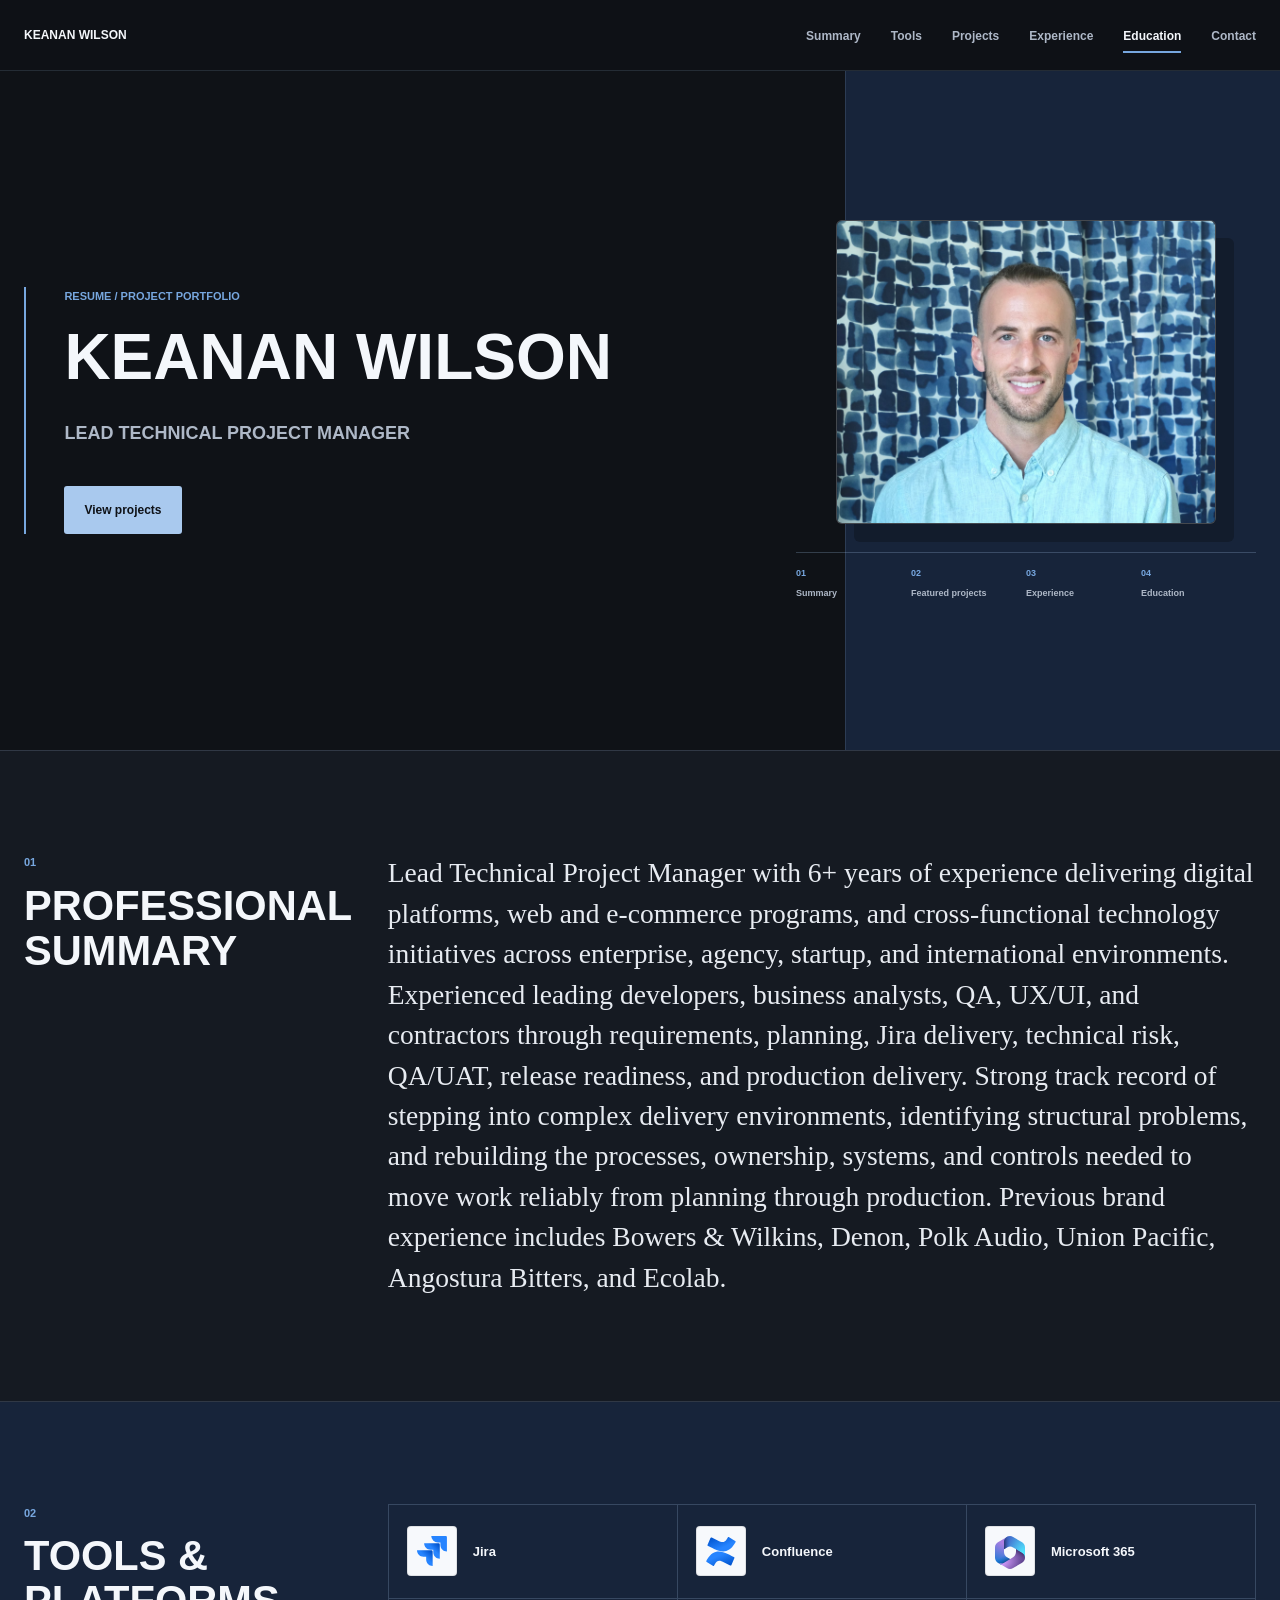
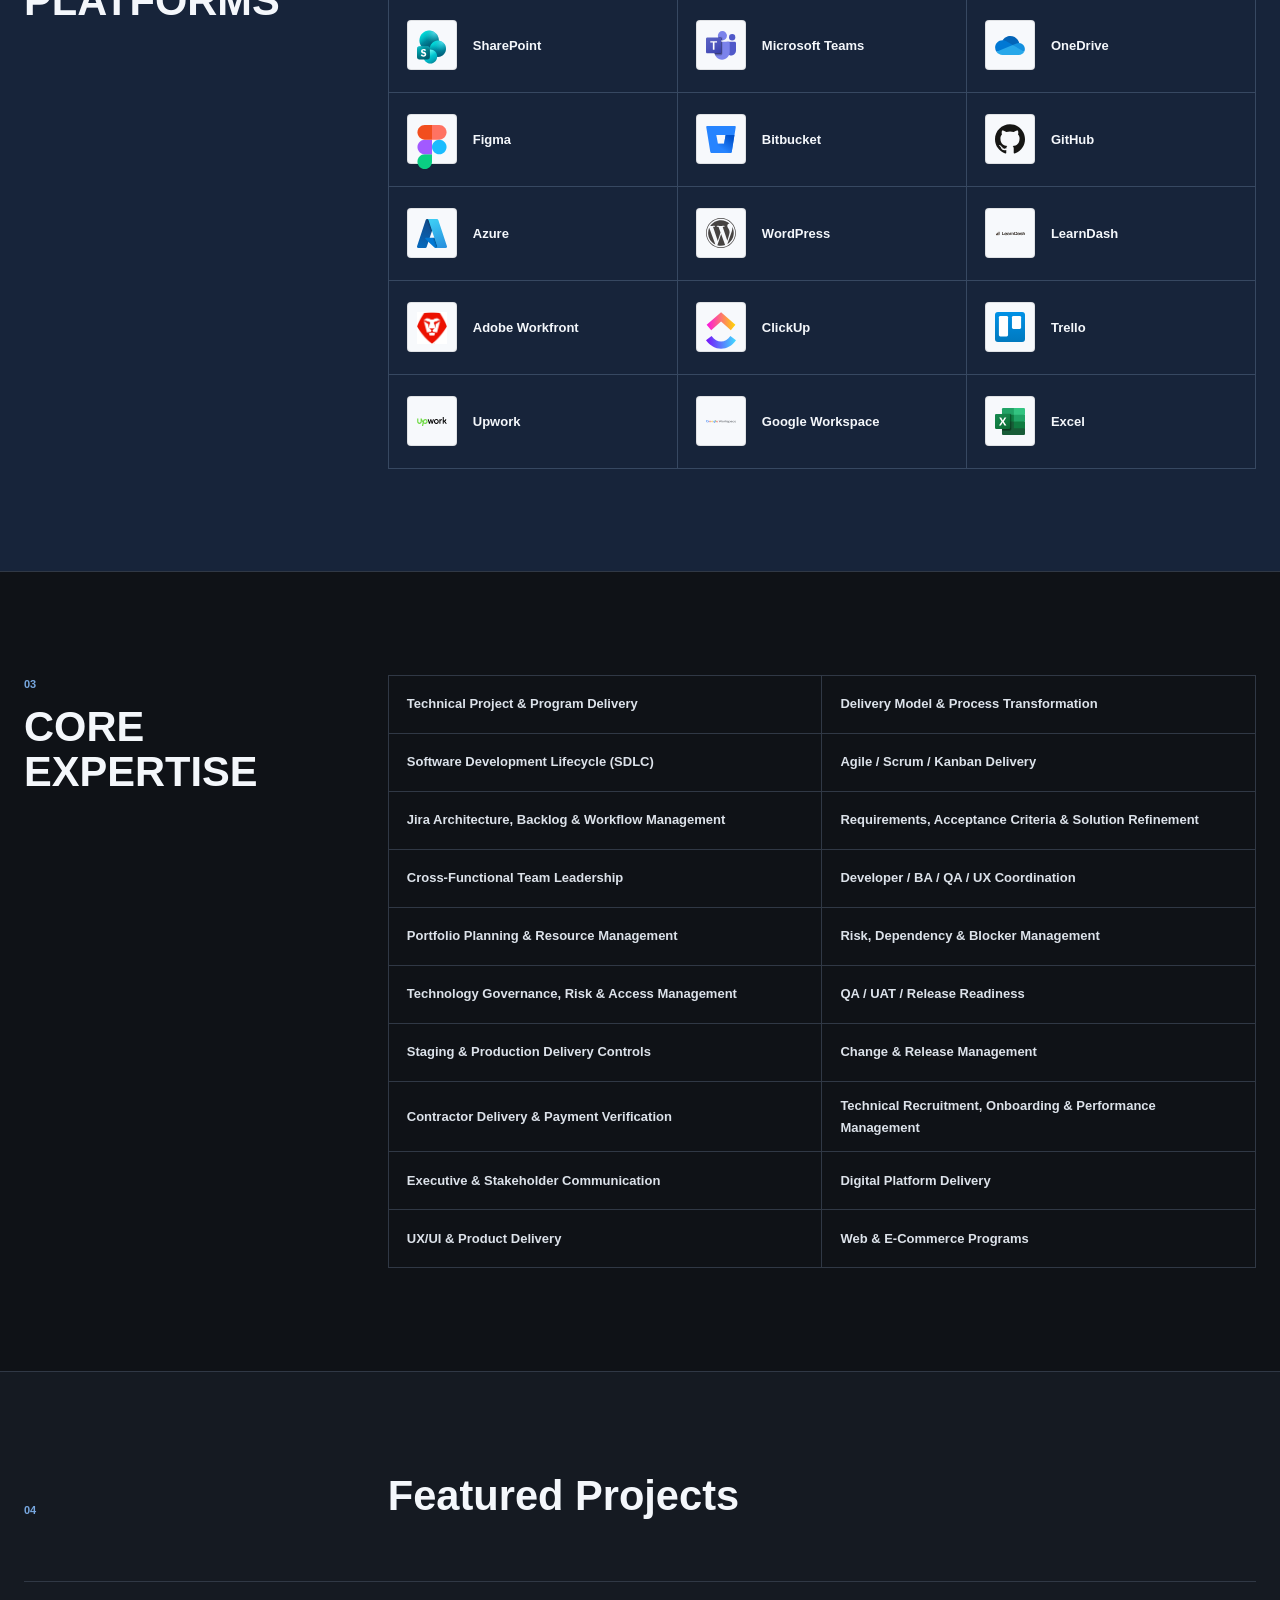
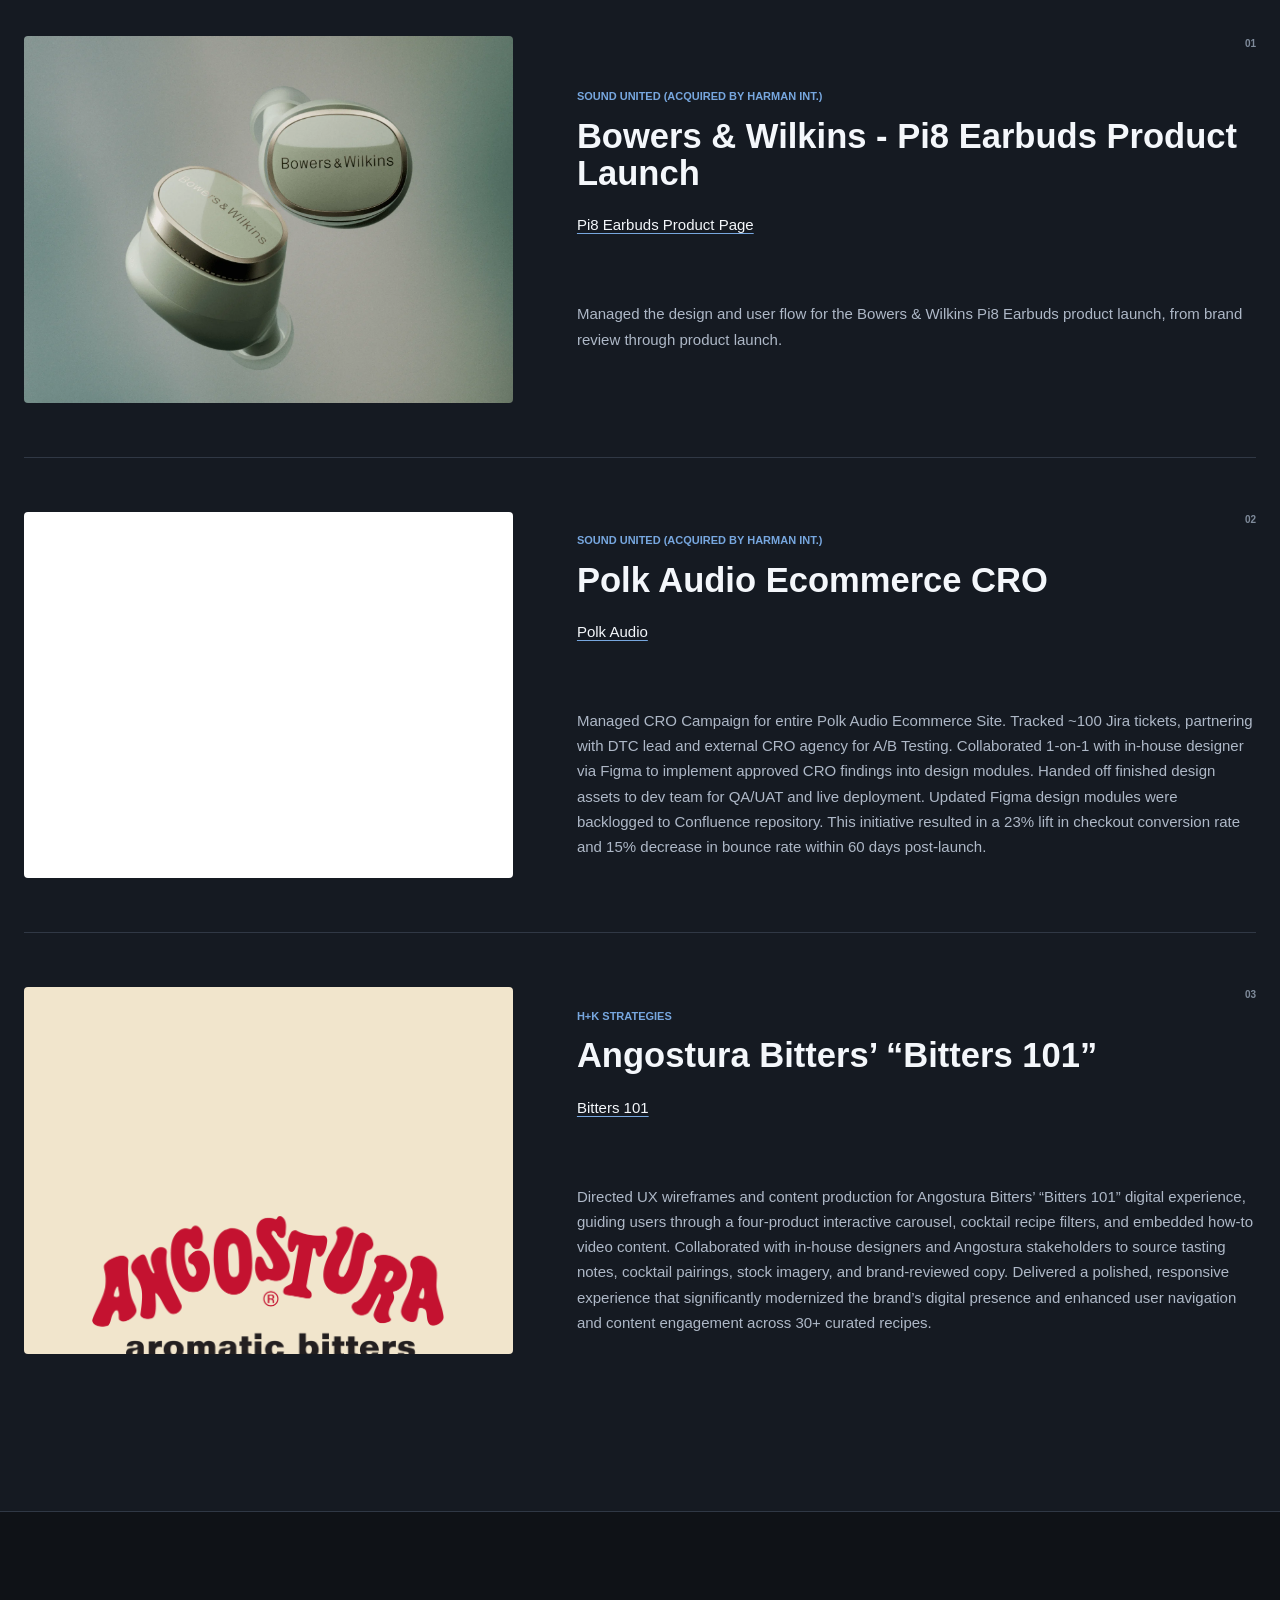
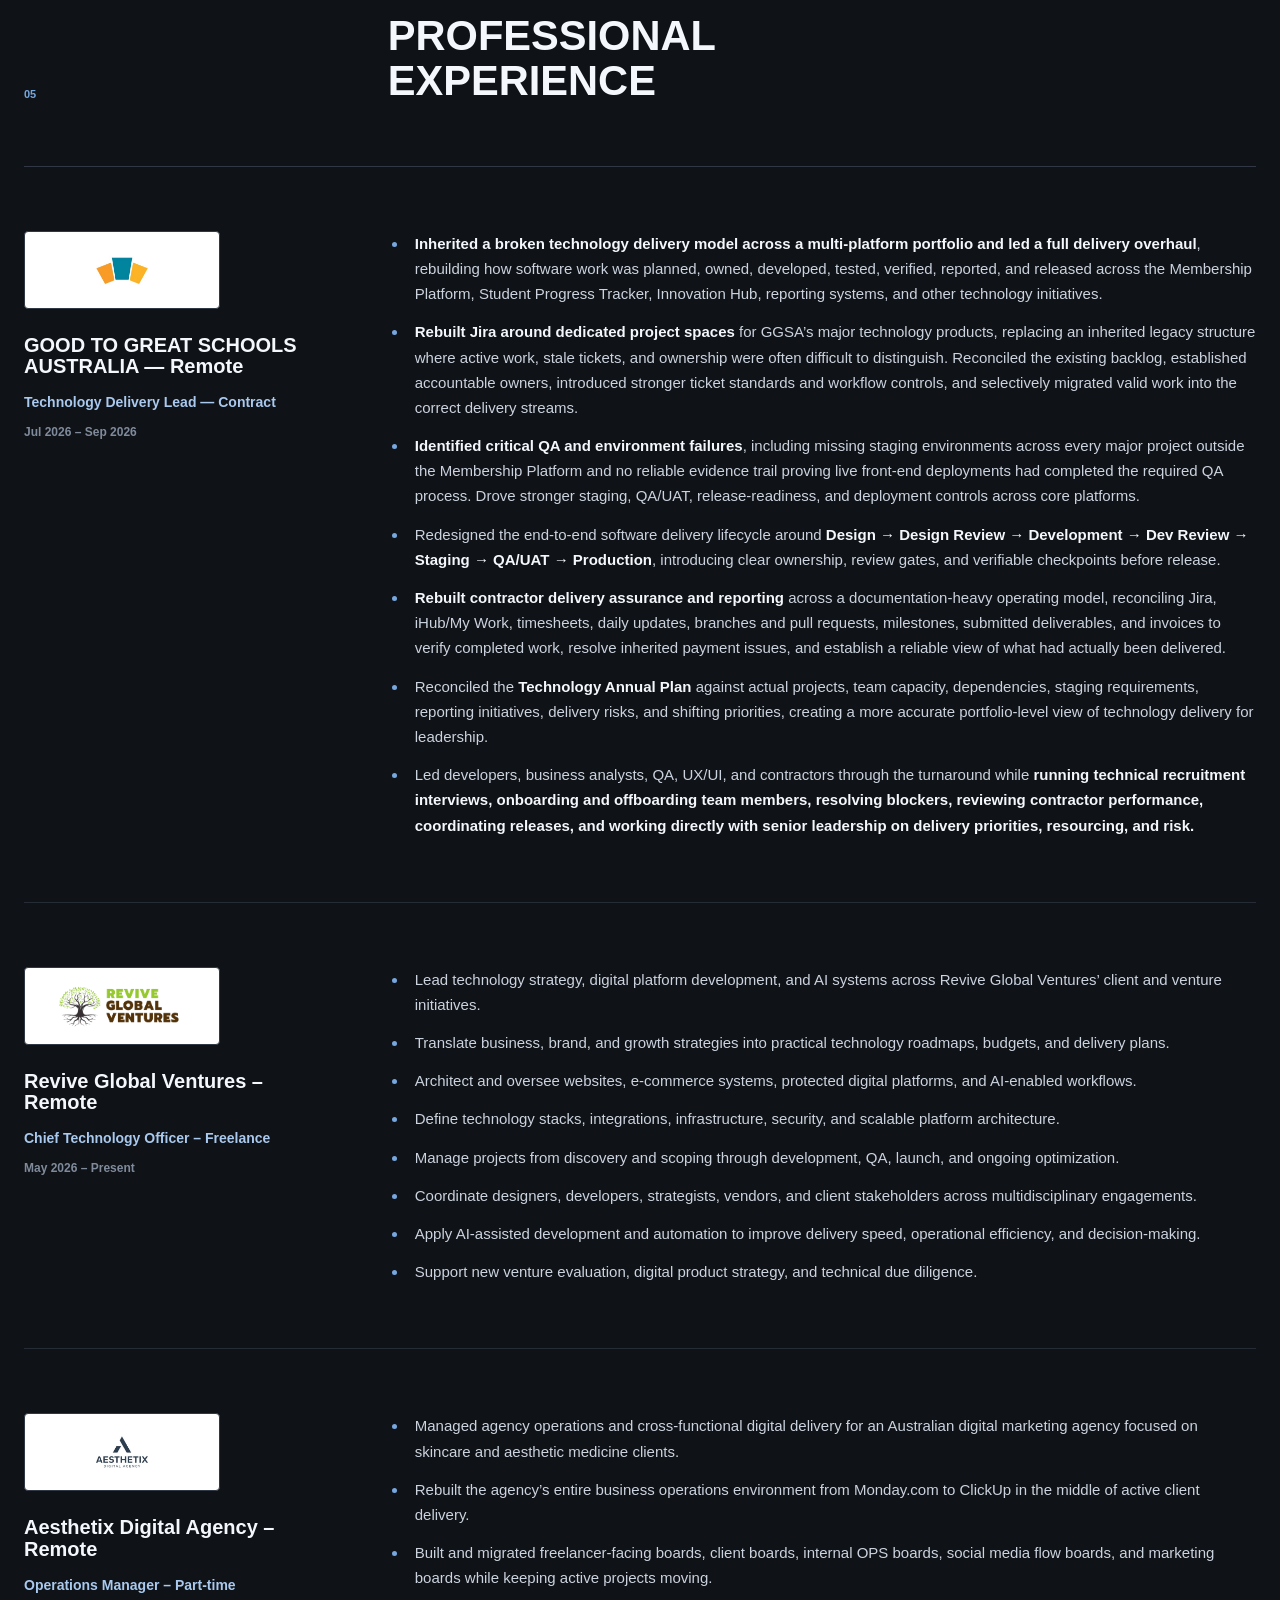
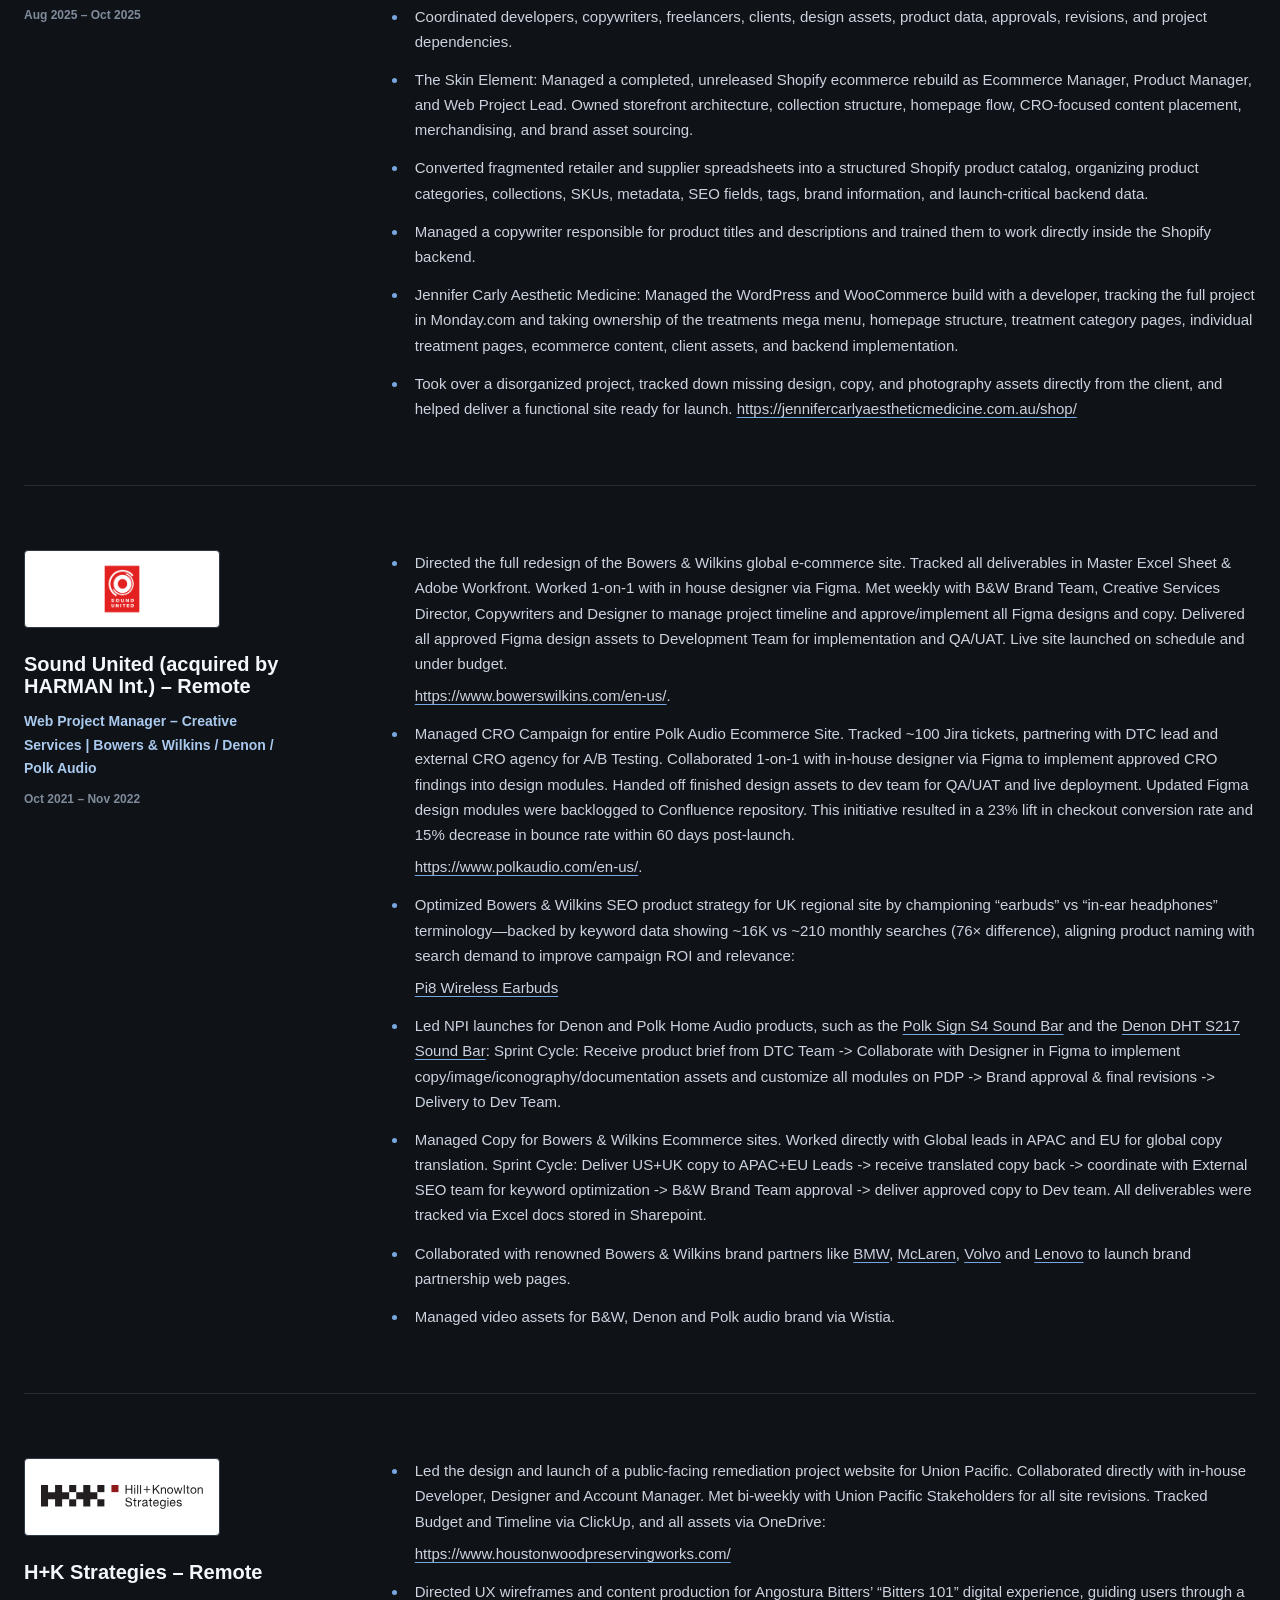
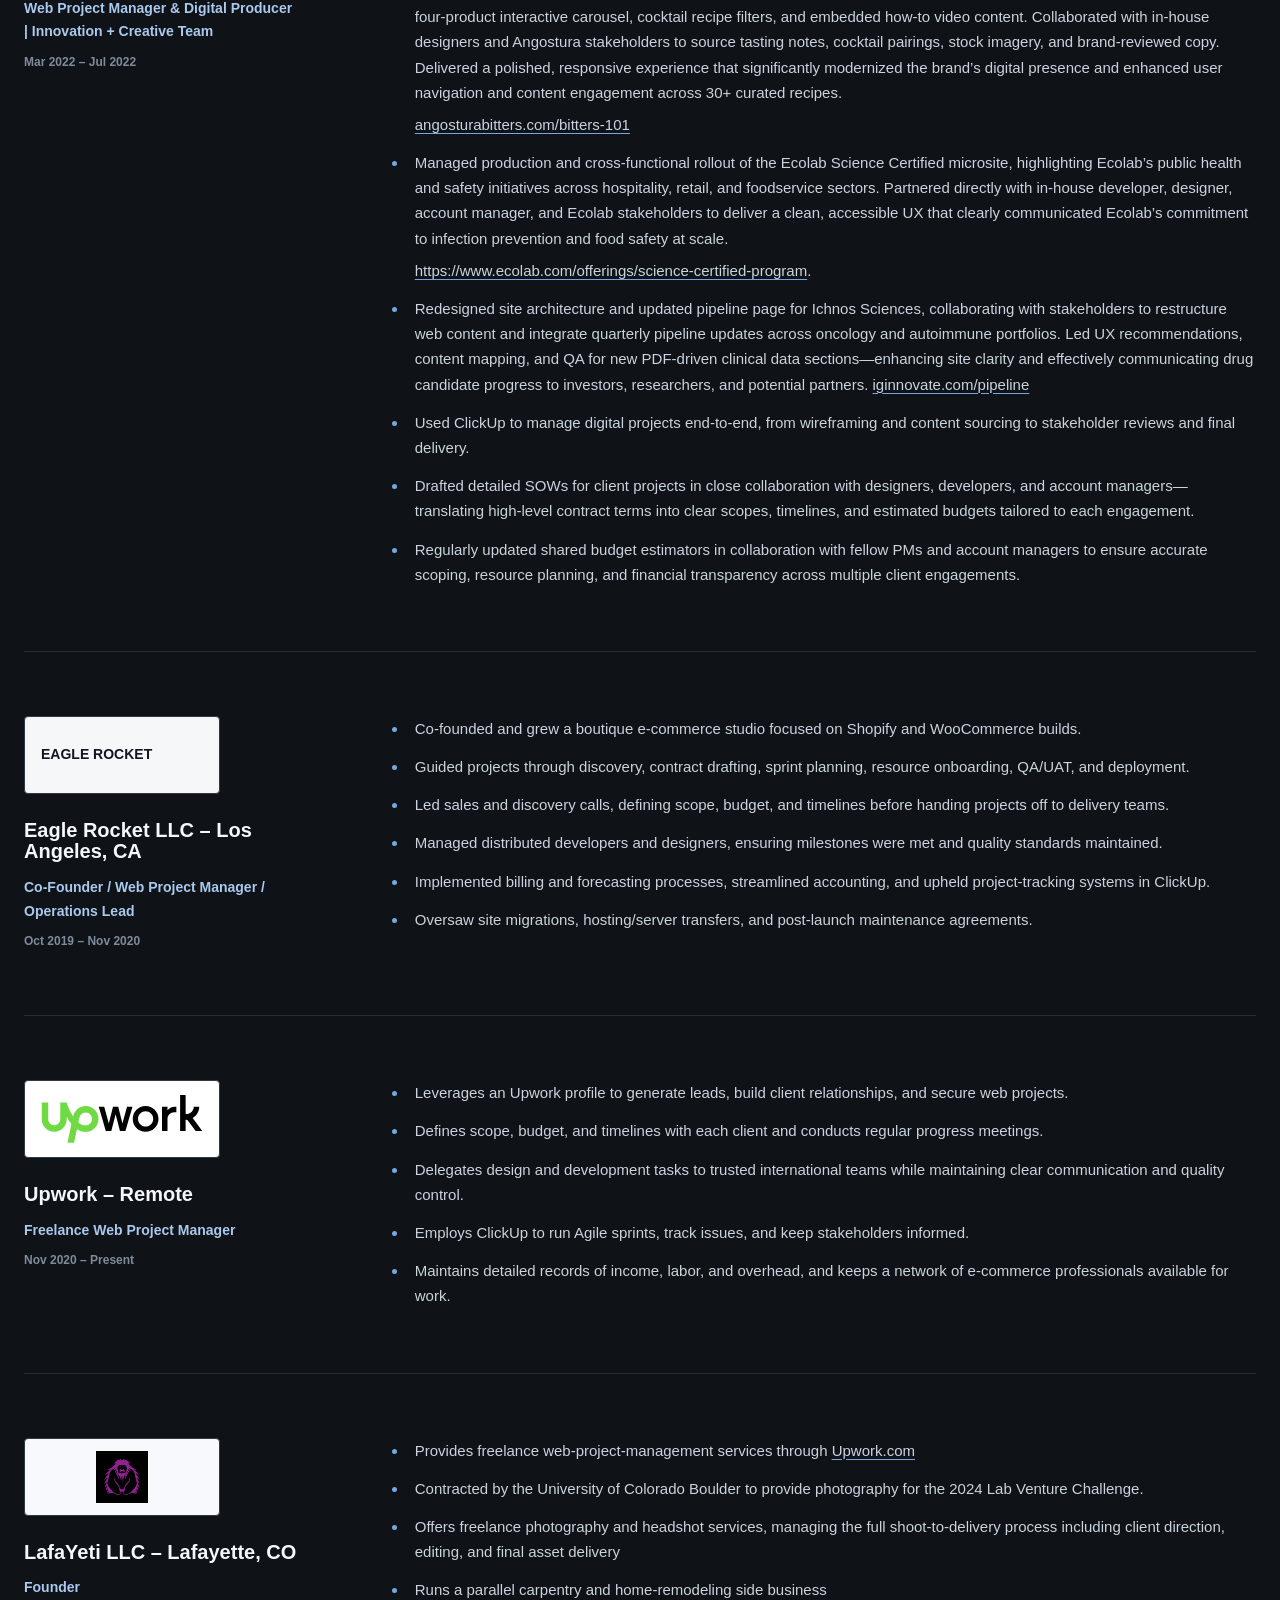
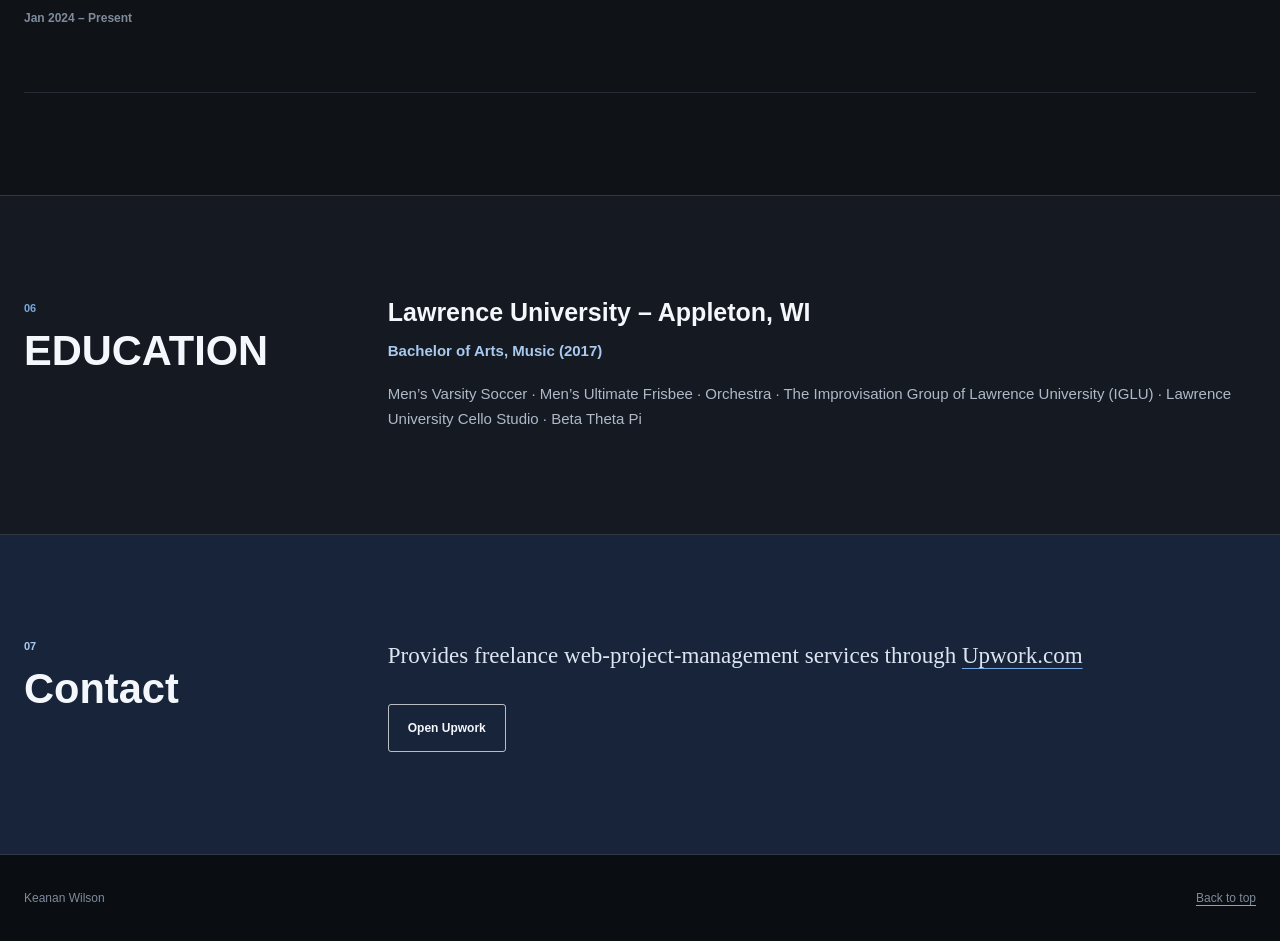
==== v2/index.html @ 69cbba83 "feat: add dark logo resume v2" ====
<!DOCTYPE html>
<html lang="en">
  <head>
    <meta charset="utf-8">
    <meta name="viewport" content="width=device-width, initial-scale=1">
    <meta name="description" content="Lead Technical Project Manager with 6+ years of experience delivering digital platforms, web and e-commerce programs, and cross-functional technology initiatives across enterprise, agency, startup, and international environments.">
    <meta name="author" content="Keanan Wilson">
    <meta name="theme-color" content="#10141b">
    <meta property="og:title" content="Keanan Wilson | Lead Technical Project Manager">
    <meta property="og:description" content="Lead Technical Project Manager with 6+ years of experience delivering digital platforms, web and e-commerce programs, and cross-functional technology initiatives across enterprise, agency, startup, and international environments.">
    <meta property="og:type" content="profile">
    <meta property="og:url" content="https://lafayeti-dev.github.io/keanan-wilson-resume/v2/">
    <meta property="og:image" content="https://lafayeti-dev.github.io/keanan-wilson-resume/assets/profile/keanan-wilson-portrait.jpg">
    <meta property="og:image:alt" content="Portrait of Keanan Wilson">
    <meta name="twitter:card" content="summary_large_image">
    <meta name="twitter:title" content="Keanan Wilson | Lead Technical Project Manager">
    <meta name="twitter:description" content="Lead Technical Project Manager with 6+ years of experience delivering digital platforms, web and e-commerce programs, and cross-functional technology initiatives across enterprise, agency, startup, and international environments.">
    <link rel="icon" href="../assets/profile/keanan-wilson-portrait.jpg" type="image/jpeg">
    <link rel="canonical" href="https://lafayeti-dev.github.io/keanan-wilson-resume/v2/">
    <link rel="stylesheet" href="./styles.css?v=20260908-3">
    <title>Keanan Wilson | Lead Technical Project Manager</title>
    <script>document.documentElement.classList.add('js');</script>
  </head>
  <body>
    <a class="skip-link" href="#summary">Skip to main content</a>

    <header class="site-header" data-header>
      <div class="header-inner">
        <a class="brand" href="#top" aria-label="Keanan Wilson, back to top">Keanan Wilson</a>
        <button class="menu-toggle" type="button" aria-expanded="false" aria-controls="site-navigation">
          Menu
        </button>
        <nav class="site-nav" id="site-navigation" aria-label="Primary navigation">
          <a href="#summary">Summary</a>
          <a href="#toolkit">Tools</a>
          <a href="#evidence">Projects</a>
          <a href="#experience">Experience</a>
          <a href="#education">Education</a>
          <a href="#contact">Contact</a>
        </nav>
      </div>
    </header>

    <main>
      <section class="hero" id="top" aria-labelledby="hero-title">
        <div class="hero-inner">
          <div class="hero-copy">
            <p class="eyebrow">Resume / Project Portfolio</p>
            <h1 id="hero-title">KEANAN WILSON</h1>
            <p class="hero-role">LEAD TECHNICAL PROJECT MANAGER</p>
            <div class="hero-actions">
              <a class="button button-primary" href="#evidence">View projects</a>
            </div>
          </div>

          <div class="hero-aside">
            <figure class="hero-portrait">
              <img src="../assets/profile/keanan-wilson-portrait.jpg" alt="Portrait of Keanan Wilson" width="1600" height="1600" fetchpriority="high" decoding="async">
            </figure>

            <nav class="hero-index" aria-label="Resume sections">
              <a href="#summary"><span>01</span> Summary</a>
              <a href="#evidence"><span>02</span> Featured projects</a>
              <a href="#experience"><span>03</span> Experience</a>
              <a href="#education"><span>04</span> Education</a>
            </nav>
          </div>
        </div>
      </section>

      <section class="section summary-section" id="summary" tabindex="-1" aria-labelledby="summary-title">
        <div class="section-inner summary-grid">
          <div class="section-heading">
            <p class="section-number">01</p>
            <h2 id="summary-title">PROFESSIONAL SUMMARY</h2>
          </div>
          <p class="summary-copy">Lead Technical Project Manager with 6+ years of experience delivering digital platforms, web and e-commerce programs, and cross-functional technology initiatives across enterprise, agency, startup, and international environments. Experienced leading developers, business analysts, QA, UX/UI, and contractors through requirements, planning, Jira delivery, technical risk, QA/UAT, release readiness, and production delivery. Strong track record of stepping into complex delivery environments, identifying structural problems, and rebuilding the processes, ownership, systems, and controls needed to move work reliably from planning through production. Previous brand experience includes Bowers &amp; Wilkins, Denon, Polk Audio, Union Pacific, Angostura Bitters, and Ecolab.</p>
        </div>
      </section>

      <section class="section toolkit-section" id="toolkit" aria-labelledby="toolkit-title">
        <div class="section-inner two-column-section">
          <div class="section-heading">
            <p class="section-number">02</p>
            <h2 id="toolkit-title">TOOLS &amp; PLATFORMS</h2>
          </div>
          <ul class="tool-grid" aria-label="Tools and platforms">
            <li><span class="tool-mark"><img src="../assets/brands/tools/jira.svg" alt="" loading="lazy"></span><span>Jira</span></li>
            <li><span class="tool-mark"><img src="../assets/brands/tools/confluence.svg" alt="" loading="lazy"></span><span>Confluence</span></li>
            <li><span class="tool-mark"><img src="../assets/brands/tools/microsoft-365.svg" alt="" loading="lazy"></span><span>Microsoft 365</span></li>
            <li><span class="tool-mark"><img src="../assets/brands/tools/sharepoint.svg" alt="" loading="lazy"></span><span>SharePoint</span></li>
            <li><span class="tool-mark"><img src="../assets/brands/tools/microsoft-teams.svg" alt="" loading="lazy"></span><span>Microsoft Teams</span></li>
            <li><span class="tool-mark"><img src="../assets/brands/tools/onedrive.svg" alt="" loading="lazy"></span><span>OneDrive</span></li>
            <li><span class="tool-mark"><img src="../assets/brands/tools/figma.svg" alt="" loading="lazy"></span><span>Figma</span></li>
            <li><span class="tool-mark"><img src="../assets/brands/tools/bitbucket.svg" alt="" loading="lazy"></span><span>Bitbucket</span></li>
            <li><span class="tool-mark tool-mark-light"><img src="../assets/brands/tools/github.svg" alt="" loading="lazy"></span><span>GitHub</span></li>
            <li><span class="tool-mark"><img src="../assets/brands/tools/azure.svg" alt="" loading="lazy"></span><span>Azure</span></li>
            <li><span class="tool-mark tool-mark-light"><img src="../assets/brands/tools/wordpress.svg" alt="" loading="lazy"></span><span>WordPress</span></li>
            <li><span class="tool-mark tool-mark-wide"><img src="../assets/brands/tools/learndash.svg" alt="" loading="lazy"></span><span>LearnDash</span></li>
            <li><span class="tool-mark"><img src="../assets/brands/tools/adobe-workfront.jpg" alt="" loading="lazy"></span><span>Adobe Workfront</span></li>
            <li><span class="tool-mark"><img src="../assets/brands/tools/clickup.svg" alt="" loading="lazy"></span><span>ClickUp</span></li>
            <li><span class="tool-mark"><img src="../assets/brands/tools/trello.svg" alt="" loading="lazy"></span><span>Trello</span></li>
            <li><span class="tool-mark"><img src="../assets/brands/tools/upwork.svg" alt="" loading="lazy"></span><span>Upwork</span></li>
            <li><span class="tool-mark"><img src="../assets/brands/tools/google-workspace.svg" alt="" loading="lazy"></span><span>Google Workspace</span></li>
            <li><span class="tool-mark"><img src="../assets/brands/tools/excel.svg" alt="" loading="lazy"></span><span>Excel</span></li>
          </ul>
        </div>
      </section>

      <section class="section skills-section" id="skills" aria-labelledby="skills-title">
        <div class="section-inner two-column-section">
          <div class="section-heading">
            <p class="section-number">03</p>
            <h2 id="skills-title">CORE EXPERTISE</h2>
          </div>
          <ul class="term-list term-list-accent" aria-label="Core expertise">
            <li>Technical Project &amp; Program Delivery</li>
            <li>Delivery Model &amp; Process Transformation</li>
            <li>Software Development Lifecycle (SDLC)</li>
            <li>Agile / Scrum / Kanban Delivery</li>
            <li>Jira Architecture, Backlog &amp; Workflow Management</li>
            <li>Requirements, Acceptance Criteria &amp; Solution Refinement</li>
            <li>Cross-Functional Team Leadership</li>
            <li>Developer / BA / QA / UX Coordination</li>
            <li>Portfolio Planning &amp; Resource Management</li>
            <li>Risk, Dependency &amp; Blocker Management</li>
            <li>Technology Governance, Risk &amp; Access Management</li>
            <li>QA / UAT / Release Readiness</li>
            <li>Staging &amp; Production Delivery Controls</li>
            <li>Change &amp; Release Management</li>
            <li>Contractor Delivery &amp; Payment Verification</li>
            <li>Technical Recruitment, Onboarding &amp; Performance Management</li>
            <li>Executive &amp; Stakeholder Communication</li>
            <li>Digital Platform Delivery</li>
            <li>UX/UI &amp; Product Delivery</li>
            <li>Web &amp; E-Commerce Programs</li>
          </ul>
        </div>
      </section>

      <section class="section evidence-section" id="evidence" aria-labelledby="evidence-title">
        <div class="section-inner">
          <div class="section-heading section-heading-wide">
            <p class="section-number">04</p>
            <h2 id="evidence-title">Featured Projects</h2>
          </div>

          <div class="evidence-list">
            <article class="evidence-item" id="project-bowers-wilkins-pi8">
              <div class="project-hero project-hero-pi8">
                <img class="project-image" src="../assets/projects/sound-united/bowers-wilkins-pi8-earbuds.webp" alt="Bowers &amp; Wilkins Pi8 earbuds" width="1500" height="1125" loading="lazy" decoding="async">
              </div>
              <header class="evidence-header">
                <div>
                  <p class="evidence-context">Sound United (acquired by HARMAN Int.)</p>
                  <h3>Bowers &amp; Wilkins - Pi8 Earbuds Product Launch</h3>
                </div>
                <a class="text-link" href="https://www.bowerswilkins.com/en-us/product/wireless-earbuds/pi8/300965.html" target="_blank" rel="noopener noreferrer">Pi8 Earbuds Product Page</a>
              </header>
              <p>Managed the design and user flow for the Bowers &amp; Wilkins Pi8 Earbuds product launch, from brand review through product launch.</p>
            </article>

            <article class="evidence-item" id="project-polk-audio">
              <div class="project-hero project-hero-polk" aria-hidden="true">
                <img class="project-logo" src="../assets/projects/sound-united/polk-audio-logo.png" alt="" width="3840" height="2160" decoding="async">
              </div>
              <header class="evidence-header">
                <div>
                  <p class="evidence-context">Sound United (acquired by HARMAN Int.)</p>
                  <h3>Polk Audio Ecommerce CRO</h3>
                </div>
                <a class="text-link" href="https://www.polkaudio.com/en-us/" target="_blank" rel="noopener noreferrer">Polk Audio</a>
              </header>
              <p>Managed CRO Campaign for entire Polk Audio Ecommerce Site. Tracked ~100 Jira tickets, partnering with DTC lead and external CRO agency for A/B Testing. Collaborated 1-on-1 with in-house designer via Figma to implement approved CRO findings into design modules. Handed off finished design assets to dev team for QA/UAT and live deployment. Updated Figma design modules were backlogged to Confluence repository. This initiative resulted in a 23% lift in checkout conversion rate and 15% decrease in bounce rate within 60 days post-launch.</p>
            </article>

            <article class="evidence-item" id="project-angostura-bitters">
              <div class="project-hero project-hero-angostura" aria-hidden="true">
                <img class="project-logo" src="../assets/projects/hk-strategies/angostura-aromatic-bitters-logo.png" alt="" width="1492" height="599" decoding="async">
              </div>
              <header class="evidence-header">
                <div>
                  <p class="evidence-context">H+K Strategies</p>
                  <h3>Angostura Bitters’ “Bitters 101”</h3>
                </div>
                <a class="text-link" href="https://angosturabitters.com/bitters-101" target="_blank" rel="noopener noreferrer">Bitters 101</a>
              </header>
              <p>Directed UX wireframes and content production for Angostura Bitters’ “Bitters 101” digital experience, guiding users through a four-product interactive carousel, cocktail recipe filters, and embedded how-to video content. Collaborated with in-house designers and Angostura stakeholders to source tasting notes, cocktail pairings, stock imagery, and brand-reviewed copy. Delivered a polished, responsive experience that significantly modernized the brand’s digital presence and enhanced user navigation and content engagement across 30+ curated recipes.</p>
            </article>
          </div>
        </div>
      </section>

      <section class="section experience-section" id="experience" aria-labelledby="experience-title">
        <div class="section-inner">
          <div class="section-heading section-heading-wide">
            <p class="section-number">05</p>
            <h2 id="experience-title">PROFESSIONAL EXPERIENCE</h2>
          </div>

          <div class="experience-list">
            <article class="experience-item" id="experience-ggsa">
              <header class="experience-meta">
                <div class="experience-brand experience-brand-square" aria-hidden="true">
                  <img src="../assets/brands/experience/good-to-great-schools-australia.jpg" alt="" loading="lazy">
                </div>
                <h3>GOOD TO GREAT SCHOOLS AUSTRALIA — Remote</h3>
                <p class="role">Technology Delivery Lead — Contract</p>
                <p class="dates"><time datetime="2026-07">Jul 2026</time> – <time datetime="2026-09">Sep 2026</time></p>
              </header>
              <div class="experience-detail">
                <ul class="responsibility-list">
                  <li><strong>Inherited a broken technology delivery model across a multi-platform portfolio and led a full delivery overhaul</strong>, rebuilding how software work was planned, owned, developed, tested, verified, reported, and released across the Membership Platform, Student Progress Tracker, Innovation Hub, reporting systems, and other technology initiatives.</li>
                  <li><strong>Rebuilt Jira around dedicated project spaces</strong> for GGSA’s major technology products, replacing an inherited legacy structure where active work, stale tickets, and ownership were often difficult to distinguish. Reconciled the existing backlog, established accountable owners, introduced stronger ticket standards and workflow controls, and selectively migrated valid work into the correct delivery streams.</li>
                  <li><strong>Identified critical QA and environment failures</strong>, including missing staging environments across every major project outside the Membership Platform and no reliable evidence trail proving live front-end deployments had completed the required QA process. Drove stronger staging, QA/UAT, release-readiness, and deployment controls across core platforms.</li>
                  <li>Redesigned the end-to-end software delivery lifecycle around <strong>Design → Design Review → Development → Dev Review → Staging → QA/UAT → Production</strong>, introducing clear ownership, review gates, and verifiable checkpoints before release.</li>
                  <li><strong>Rebuilt contractor delivery assurance and reporting</strong> across a documentation-heavy operating model, reconciling Jira, iHub/My Work, timesheets, daily updates, branches and pull requests, milestones, submitted deliverables, and invoices to verify completed work, resolve inherited payment issues, and establish a reliable view of what had actually been delivered.</li>
                  <li>Reconciled the <strong>Technology Annual Plan</strong> against actual projects, team capacity, dependencies, staging requirements, reporting initiatives, delivery risks, and shifting priorities, creating a more accurate portfolio-level view of technology delivery for leadership.</li>
                  <li>Led developers, business analysts, QA, UX/UI, and contractors through the turnaround while <strong>running technical recruitment interviews, onboarding and offboarding team members, resolving blockers, reviewing contractor performance, coordinating releases, and working directly with senior leadership on delivery priorities, resourcing, and risk.</strong></li>
                </ul>
              </div>
            </article>

            <article class="experience-item">
              <header class="experience-meta">
                <div class="experience-brand" aria-hidden="true">
                  <img src="../assets/brands/experience/revive-global-ventures.png" alt="" loading="lazy">
                </div>
                <h3>Revive Global Ventures – Remote</h3>
                <p class="role">Chief Technology Officer – Freelance</p>
                <p class="dates"><time datetime="2026-05">May 2026</time> – Present</p>
              </header>
              <ul class="responsibility-list">
                <li>Lead technology strategy, digital platform development, and AI systems across Revive Global Ventures’ client and venture initiatives.</li>
                <li>Translate business, brand, and growth strategies into practical technology roadmaps, budgets, and delivery plans.</li>
                <li>Architect and oversee websites, e-commerce systems, protected digital platforms, and AI-enabled workflows.</li>
                <li>Define technology stacks, integrations, infrastructure, security, and scalable platform architecture.</li>
                <li>Manage projects from discovery and scoping through development, QA, launch, and ongoing optimization.</li>
                <li>Coordinate designers, developers, strategists, vendors, and client stakeholders across multidisciplinary engagements.</li>
                <li>Apply AI-assisted development and automation to improve delivery speed, operational efficiency, and decision-making.</li>
                <li>Support new venture evaluation, digital product strategy, and technical due diligence.</li>
              </ul>
            </article>

            <article class="experience-item">
              <header class="experience-meta">
                <div class="experience-brand experience-brand-square" aria-hidden="true">
                  <img src="../assets/brands/experience/aesthetix-digital-agency.jpg" alt="" loading="lazy">
                </div>
                <h3>Aesthetix Digital Agency – Remote</h3>
                <p class="role">Operations Manager – Part-time</p>
                <p class="dates"><time datetime="2025-08">Aug 2025</time> – <time datetime="2025-10">Oct 2025</time></p>
              </header>
              <ul class="responsibility-list">
                <li>Managed agency operations and cross-functional digital delivery for an Australian digital marketing agency focused on skincare and aesthetic medicine clients.</li>
                <li>Rebuilt the agency’s entire business operations environment from Monday.com to ClickUp in the middle of active client delivery.</li>
                <li>Built and migrated freelancer-facing boards, client boards, internal OPS boards, social media flow boards, and marketing boards while keeping active projects moving.</li>
                <li>Coordinated developers, copywriters, freelancers, clients, design assets, product data, approvals, revisions, and project dependencies.</li>
                <li>The Skin Element: Managed a completed, unreleased Shopify ecommerce rebuild as Ecommerce Manager, Product Manager, and Web Project Lead. Owned storefront architecture, collection structure, homepage flow, CRO-focused content placement, merchandising, and brand asset sourcing.</li>
                <li>Converted fragmented retailer and supplier spreadsheets into a structured Shopify product catalog, organizing product categories, collections, SKUs, metadata, SEO fields, tags, brand information, and launch-critical backend data.</li>
                <li>Managed a copywriter responsible for product titles and descriptions and trained them to work directly inside the Shopify backend.</li>
                <li>Jennifer Carly Aesthetic Medicine: Managed the WordPress and WooCommerce build with a developer, tracking the full project in Monday.com and taking ownership of the treatments mega menu, homepage structure, treatment category pages, individual treatment pages, ecommerce content, client assets, and backend implementation.</li>
                <li>
                  Took over a disorganized project, tracked down missing design, copy, and photography assets directly from the client, and helped deliver a functional site ready for launch.
                  <a class="source-link" href="https://jennifercarlyaestheticmedicine.com.au/shop/" target="_blank" rel="noopener noreferrer">https://jennifercarlyaestheticmedicine.com.au/shop/</a>
                </li>
              </ul>
            </article>

            <article class="experience-item">
              <header class="experience-meta">
                <div class="experience-brand experience-brand-square" aria-hidden="true">
                  <img src="../assets/brands/experience/sound-united.png" alt="" loading="lazy">
                </div>
                <h3>Sound United (acquired by HARMAN Int.) – Remote</h3>
                <p class="role">Web Project Manager – Creative Services | Bowers &amp; Wilkins / Denon / Polk Audio</p>
                <p class="dates"><time datetime="2021-10">Oct 2021</time> – <time datetime="2022-11">Nov 2022</time></p>
              </header>
              <ul class="responsibility-list">
                <li>
                  Directed the full redesign of the Bowers &amp; Wilkins global e‑commerce site. Tracked all deliverables in Master Excel Sheet &amp; Adobe Workfront. Worked 1-on-1 with in house designer via Figma. Met weekly with B&amp;W Brand Team, Creative Services Director, Copywriters and Designer to manage project timeline and approve/implement all Figma designs and copy. Delivered all approved Figma design assets to Development Team for implementation and QA/UAT. Live site launched on schedule and under budget.
                  <span class="link-line"><a class="source-link" href="https://www.bowerswilkins.com/en-us/" target="_blank" rel="noopener noreferrer">https://www.bowerswilkins.com/en-us/</a>.</span>
                </li>
                <li>
                  Managed CRO Campaign for entire Polk Audio Ecommerce Site. Tracked ~100 Jira tickets, partnering with DTC lead and external CRO agency for A/B Testing. Collaborated 1-on-1 with in-house designer via Figma to implement approved CRO findings into design modules. Handed off finished design assets to dev team for QA/UAT and live deployment. Updated Figma design modules were backlogged to Confluence repository. This initiative resulted in a 23% lift in checkout conversion rate and 15% decrease in bounce rate within 60 days post-launch.
                  <span class="link-line"><a class="source-link" href="https://www.polkaudio.com/en-us/" target="_blank" rel="noopener noreferrer">https://www.polkaudio.com/en-us/</a>.</span>
                </li>
                <li>
                  Optimized Bowers &amp; Wilkins SEO product strategy for UK regional site by championing “earbuds” vs “in‑ear headphones” terminology—backed by keyword data showing ~16K vs ~210 monthly searches (76× difference), aligning product naming with search demand to improve campaign ROI and relevance:
                  <span class="link-line"><a class="source-link" href="https://www.bowerswilkins.com/en-gb/product/wireless-earbuds/pi8/FP44962P.html" target="_blank" rel="noopener noreferrer">Pi8 Wireless Earbuds</a></span>
                </li>
                <li>Led NPI launches for Denon and Polk Home Audio products, such as the <a href="https://www.polkaudio.com/en-us/product/sound-bars/signa-s4/300443-new.html" target="_blank" rel="noopener noreferrer">Polk Sign S4 Sound Bar</a> and the <a href="https://www.denon.com/en-us/product/archive-sound-bars/dht-s217/300581.html" target="_blank" rel="noopener noreferrer">Denon DHT S217 Sound Bar</a>: Sprint Cycle: Receive product brief from DTC Team -&gt; Collaborate with Designer in Figma to implement copy/image/iconography/documentation assets and customize all modules on PDP -&gt; Brand approval &amp; final revisions -&gt; Delivery to Dev Team.</li>
                <li>Managed Copy for Bowers &amp; Wilkins Ecommerce sites. Worked directly with Global leads in APAC and EU for global copy translation. Sprint Cycle: Deliver US+UK copy to APAC+EU Leads -&gt; receive translated copy back -&gt; coordinate with External SEO team for keyword optimization -&gt; B&amp;W Brand Team approval -&gt; deliver approved copy to Dev team. All deliverables were tracked via Excel docs stored in Sharepoint.</li>
                <li>Collaborated with renowned Bowers &amp; Wilkins brand partners like <a href="https://www.bowerswilkins.com/en-us/about-us/collaborations/bmw.html" target="_blank" rel="noopener noreferrer">BMW</a>, <a href="https://www.bowerswilkins.com/en-us/about-us/collaborations/mclaren.html" target="_blank" rel="noopener noreferrer">McLaren</a>, <a href="https://www.bowerswilkins.com/en-us/about-us/collaborations/volvo.html" target="_blank" rel="noopener noreferrer">Volvo</a> and <a href="https://www.bowerswilkins.com/en-us/about-us/collaborations/lenovo.html" target="_blank" rel="noopener noreferrer">Lenovo</a> to launch brand partnership web pages.</li>
                <li>Managed video assets for B&amp;W, Denon and Polk audio brand via Wistia.</li>
              </ul>
            </article>

            <article class="experience-item">
              <header class="experience-meta">
                <div class="experience-brand experience-brand-wide" aria-hidden="true">
                  <img src="../assets/brands/experience/hk-strategies.svg" alt="" loading="lazy">
                </div>
                <h3>H+K Strategies – Remote</h3>
                <p class="role">Web Project Manager &amp; Digital Producer | Innovation + Creative Team</p>
                <p class="dates"><time datetime="2022-03">Mar 2022</time> – <time datetime="2022-07">Jul 2022</time></p>
              </header>
              <ul class="responsibility-list">
                <li>
                  Led the design and launch of a public-facing remediation project website for Union Pacific. Collaborated directly with in-house Developer, Designer and Account Manager. Met bi-weekly with Union Pacific Stakeholders for all site revisions. Tracked Budget and Timeline via ClickUp, and all assets via OneDrive:
                  <span class="link-line"><a class="source-link" href="https://www.houstonwoodpreservingworks.com/" target="_blank" rel="noopener noreferrer">https://www.houstonwoodpreservingworks.com/</a></span>
                </li>
                <li>
                  Directed UX wireframes and content production for Angostura Bitters’ “Bitters 101” digital experience, guiding users through a four-product interactive carousel, cocktail recipe filters, and embedded how-to video content. Collaborated with in-house designers and Angostura stakeholders to source tasting notes, cocktail pairings, stock imagery, and brand-reviewed copy. Delivered a polished, responsive experience that significantly modernized the brand’s digital presence and enhanced user navigation and content engagement across 30+ curated recipes.
                  <span class="link-line"><a class="source-link" href="https://angosturabitters.com/bitters-101" target="_blank" rel="noopener noreferrer">angosturabitters.com/bitters-101</a></span>
                </li>
                <li>
                  Managed production and cross-functional rollout of the Ecolab Science Certified microsite, highlighting Ecolab’s public health and safety initiatives across hospitality, retail, and foodservice sectors. Partnered directly with in-house developer, designer, account manager, and Ecolab stakeholders to deliver a clean, accessible UX that clearly communicated Ecolab’s commitment to infection prevention and food safety at scale.
                  <span class="link-line"><a class="source-link" href="https://www.ecolab.com/offerings/science-certified-program" target="_blank" rel="noopener noreferrer">https://www.ecolab.com/offerings/science-certified-program</a>.</span>
                </li>
                <li>Redesigned site architecture and updated pipeline page for Ichnos Sciences, collaborating with stakeholders to restructure web content and integrate quarterly pipeline updates across oncology and autoimmune portfolios. Led UX recommendations, content mapping, and QA for new PDF-driven clinical data sections—enhancing site clarity and effectively communicating drug candidate progress to investors, researchers, and potential partners. <a href="https://iginnovate.com/pipeline" target="_blank" rel="noopener noreferrer">iginnovate.com/pipeline</a></li>
                <li>Used ClickUp to manage digital projects end-to-end, from wireframing and content sourcing to stakeholder reviews and final delivery.</li>
                <li>Drafted detailed SOWs for client projects in close collaboration with designers, developers, and account managers—translating high-level contract terms into clear scopes, timelines, and estimated budgets tailored to each engagement.</li>
                <li>Regularly updated shared budget estimators in collaboration with fellow PMs and account managers to ensure accurate scoping, resource planning, and financial transparency across multiple client engagements.</li>
              </ul>
            </article>

            <article class="experience-item">
              <header class="experience-meta">
                <div class="experience-brand experience-wordmark" aria-hidden="true">
                  <strong>EAGLE ROCKET</strong>
                </div>
                <h3>Eagle Rocket LLC – Los Angeles, CA</h3>
                <p class="role">Co‑Founder / Web Project Manager / Operations Lead</p>
                <p class="dates"><time datetime="2019-10">Oct 2019</time> – <time datetime="2020-11">Nov 2020</time></p>
              </header>
              <ul class="responsibility-list">
                <li>Co‑founded and grew a boutique e‑commerce studio focused on Shopify and WooCommerce builds.</li>
                <li>Guided projects through discovery, contract drafting, sprint planning, resource onboarding, QA/UAT, and deployment.</li>
                <li>Led sales and discovery calls, defining scope, budget, and timelines before handing projects off to delivery teams.</li>
                <li>Managed distributed developers and designers, ensuring milestones were met and quality standards maintained.</li>
                <li>Implemented billing and forecasting processes, streamlined accounting, and upheld project‑tracking systems in ClickUp.</li>
                <li>Oversaw site migrations, hosting/server transfers, and post‑launch maintenance agreements.</li>
              </ul>
            </article>

            <article class="experience-item">
              <header class="experience-meta">
                <div class="experience-brand experience-brand-wide" aria-hidden="true">
                  <img src="../assets/brands/experience/upwork.svg" alt="" loading="lazy">
                </div>
                <h3>Upwork – Remote</h3>
                <p class="role">Freelance Web Project Manager</p>
                <p class="dates"><time datetime="2020-11">Nov 2020</time> – Present</p>
              </header>
              <ul class="responsibility-list">
                <li>Leverages an Upwork profile to generate leads, build client relationships, and secure web projects.</li>
                <li>Defines scope, budget, and timelines with each client and conducts regular progress meetings.</li>
                <li>Delegates design and development tasks to trusted international teams while maintaining clear communication and quality control.</li>
                <li>Employs ClickUp to run Agile sprints, track issues, and keep stakeholders informed.</li>
                <li>Maintains detailed records of income, labor, and overhead, and keeps a network of e‑commerce professionals available for work.</li>
              </ul>
            </article>

            <article class="experience-item">
              <header class="experience-meta">
                <div class="experience-brand experience-brand-square experience-brand-dark" aria-hidden="true">
                  <img src="../assets/brands/experience/lafayeti.png" alt="" loading="lazy">
                </div>
                <h3>LafaYeti LLC – Lafayette, CO</h3>
                <p class="role">Founder</p>
                <p class="dates"><time datetime="2024-01">Jan 2024</time> – Present</p>
              </header>
              <ul class="responsibility-list">
                <li>Provides freelance web‑project‑management services through <a href="https://www.upwork.com/" target="_blank" rel="noopener noreferrer">Upwork.com</a></li>
                <li>Contracted by the University of Colorado Boulder to provide photography for the 2024 Lab Venture Challenge.</li>
                <li>Offers freelance photography and headshot services, managing the full shoot-to-delivery process including client direction, editing, and final asset delivery</li>
                <li>Runs a parallel carpentry and home‑remodeling side business</li>
              </ul>
            </article>
          </div>
        </div>
      </section>

      <section class="section education-section" id="education" aria-labelledby="education-title">
        <div class="section-inner education-grid">
          <div class="section-heading">
            <p class="section-number">06</p>
            <h2 id="education-title">EDUCATION</h2>
          </div>
          <div class="education-detail">
            <h3>Lawrence University – Appleton, WI</h3>
            <p class="degree">Bachelor of Arts, Music (2017)</p>
            <p>Men’s Varsity Soccer · Men’s Ultimate Frisbee · Orchestra · The Improvisation Group of Lawrence University (IGLU) · Lawrence University Cello Studio · Beta Theta Pi</p>
          </div>
        </div>
      </section>

      <section class="contact-section" id="contact" aria-labelledby="contact-title">
        <div class="section-inner contact-grid">
          <div>
            <p class="section-number section-number-light">07</p>
            <h2 id="contact-title">Contact</h2>
          </div>
          <div class="contact-detail">
            <p>Provides freelance web‑project‑management services through <a href="https://www.upwork.com/" target="_blank" rel="noopener noreferrer">Upwork.com</a></p>
            <div class="contact-actions">
              <a class="button button-light" href="https://www.upwork.com/" target="_blank" rel="noopener noreferrer">Open Upwork</a>
            </div>
          </div>
        </div>
      </section>
    </main>

    <footer class="site-footer">
      <div class="footer-inner">
        <p>Keanan Wilson</p>
        <a href="#top">Back to top</a>
      </div>
    </footer>

    <script src="./script.js" defer></script>
  </body>
</html>
---- v2/styles.css ----
:root {
  color-scheme: dark;
  --canvas: #0f1217;
  --surface: #151a22;
  --navy: #17243a;
  --ink: #f4f7fb;
  --muted: #aeb8c7;
  --quiet: #7f8b9b;
  --line: #303845;
  --line-soft: #252c36;
  --accent: #77a7df;
  --accent-bright: #a9c9ee;
  --focus: #9ec7f5;
  --max-width: 1440px;
  --header-height: 70px;
}

*,
*::before,
*::after {
  box-sizing: border-box;
}

html {
  scroll-behavior: smooth;
  scroll-padding-top: calc(var(--header-height) + 24px);
}

body {
  min-width: 320px;
  margin: 0;
  overflow-wrap: normal;
  color: var(--ink);
  background: var(--canvas);
  font-family: -apple-system, BlinkMacSystemFont, "Segoe UI", Helvetica, Arial, sans-serif;
  font-size: 15px;
  line-height: 1.68;
  text-rendering: optimizeLegibility;
  -webkit-font-smoothing: antialiased;
}

button,
a {
  font: inherit;
}

a {
  color: inherit;
  text-decoration-color: var(--accent);
  text-decoration-thickness: 1px;
  text-underline-offset: 0.23em;
}

a:hover {
  color: var(--accent-bright);
  text-decoration-thickness: 2px;
}

:focus-visible {
  outline: 3px solid var(--focus);
  outline-offset: 4px;
}

::selection {
  color: var(--canvas);
  background: var(--accent-bright);
}

h1,
h2,
h3,
p,
ul,
figure {
  margin-top: 0;
}

h1,
h2,
h3 {
  overflow-wrap: normal;
  word-break: normal;
  line-height: 1.08;
}

img {
  max-width: 100%;
}

.skip-link {
  position: fixed;
  z-index: 100;
  top: 12px;
  left: 12px;
  padding: 10px 14px;
  color: var(--canvas);
  background: var(--accent-bright);
  transform: translateY(-170%);
}

.skip-link:focus {
  transform: translateY(0);
}

.site-header {
  position: sticky;
  z-index: 50;
  top: 0;
  min-height: var(--header-height);
  border-bottom: 1px solid rgba(169, 201, 238, 0.14);
  background: rgba(15, 18, 23, 0.96);
  backdrop-filter: blur(14px);
}

.header-inner,
.hero-inner,
.section-inner,
.footer-inner {
  width: min(calc(100% - 48px), var(--max-width));
  margin-inline: auto;
}

.header-inner {
  min-height: var(--header-height);
  display: flex;
  align-items: center;
  justify-content: space-between;
  gap: 32px;
}

.brand {
  flex: 0 0 auto;
  color: var(--ink);
  font-size: 12px;
  font-weight: 760;
  text-decoration: none;
  text-transform: uppercase;
}

.menu-toggle {
  display: none;
  min-width: 70px;
  min-height: 42px;
  border: 1px solid var(--line);
  border-radius: 3px;
  color: var(--ink);
  background: transparent;
  font-size: 12px;
  font-weight: 700;
  cursor: pointer;
}

.site-nav {
  display: flex;
  align-items: center;
  justify-content: flex-end;
  gap: 30px;
}

.site-nav a {
  position: relative;
  padding: 23px 0 20px;
  color: var(--muted);
  font-size: 12px;
  font-weight: 650;
  text-decoration: none;
}

.site-nav a::after {
  position: absolute;
  right: 0;
  bottom: 14px;
  left: 0;
  height: 2px;
  background: var(--accent);
  content: "";
  opacity: 0;
  transform: scaleX(0.35);
  transition: opacity 160ms ease, transform 160ms ease;
}

.site-nav a:hover,
.site-nav a[aria-current="location"] {
  color: var(--ink);
}

.site-nav a:hover::after,
.site-nav a[aria-current="location"]::after {
  opacity: 1;
  transform: scaleX(1);
}

.hero {
  position: relative;
  min-height: 680px;
  display: flex;
  align-items: center;
  border-bottom: 1px solid var(--line);
  background: var(--canvas);
  isolation: isolate;
}

.hero::after {
  position: absolute;
  z-index: -1;
  top: 0;
  right: 0;
  bottom: 0;
  width: clamp(360px, 34vw, 580px);
  border-left: 1px solid rgba(169, 201, 238, 0.14);
  background: var(--navy);
  content: "";
}

.hero-inner {
  display: grid;
  grid-template-columns: minmax(0, 1fr) minmax(390px, 460px);
  gap: clamp(64px, 7vw, 112px);
  align-items: center;
  padding-block: 64px;
}

.hero-copy {
  max-width: 900px;
  padding-left: clamp(22px, 3vw, 42px);
  border-left: 2px solid var(--accent);
}

.hero-aside {
  width: 100%;
  display: block;
}

.hero-portrait {
  aspect-ratio: 5 / 4;
  margin-bottom: 0;
  overflow: hidden;
  border: 1px solid rgba(255, 255, 255, 0.2);
  border-radius: 6px;
  background: var(--surface);
  box-shadow: 18px 18px 0 rgba(10, 14, 20, 0.36);
}

.hero-portrait img {
  width: 100%;
  height: 100%;
  display: block;
  object-fit: cover;
  object-position: center;
}

.eyebrow,
.section-number,
.evidence-context {
  margin-bottom: 18px;
  color: var(--accent);
  font-size: 11px;
  font-weight: 760;
  text-transform: uppercase;
}

.hero h1 {
  max-width: 820px;
  margin-bottom: 26px;
  color: var(--ink);
  font-size: clamp(46px, 5vw, 72px);
  font-weight: 760;
}

.hero-role {
  max-width: 760px;
  margin-bottom: 38px;
  color: var(--muted);
  font-size: 18px;
  font-weight: 620;
}

.hero-actions,
.contact-actions {
  display: flex;
  flex-wrap: wrap;
  gap: 12px;
}

.button {
  min-height: 48px;
  display: inline-flex;
  align-items: center;
  justify-content: center;
  padding: 11px 19px;
  border: 1px solid transparent;
  border-radius: 3px;
  font-size: 12px;
  font-weight: 720;
  text-decoration: none;
  transition: color 160ms ease, background-color 160ms ease, border-color 160ms ease;
}

.button-primary {
  color: var(--canvas);
  background: var(--accent-bright);
}

.button-primary:hover {
  color: var(--canvas);
  background: #d4e6fa;
}

.hero-index {
  display: grid;
  grid-template-columns: repeat(4, minmax(0, 1fr));
  margin-top: 28px;
  border-top: 1px solid rgba(169, 201, 238, 0.24);
}

.hero-index a {
  display: flex;
  flex-direction: column;
  gap: 5px;
  padding: 13px 10px 0 0;
  color: var(--muted);
  font-size: 9px;
  font-weight: 650;
  text-decoration: none;
}

.hero-index a:hover {
  color: var(--ink);
}

.hero-index span {
  color: var(--accent);
  font-size: 9px;
}

.section {
  padding-block: clamp(84px, 8vw, 124px);
  border-bottom: 1px solid var(--line);
}

.section-heading h2,
.contact-section h2 {
  max-width: 390px;
  margin-bottom: 0;
  color: var(--ink);
  font-size: clamp(30px, 3.25vw, 48px);
  font-weight: 700;
}

.section-number {
  margin-bottom: 12px;
}

.summary-section {
  background: var(--surface);
}

.summary-grid,
.education-grid,
.contact-grid {
  display: grid;
  grid-template-columns: minmax(220px, 0.72fr) minmax(0, 2.28fr);
  gap: clamp(54px, 7vw, 112px);
}

.summary-grid > *,
.education-grid > *,
.contact-grid > *,
.two-column-section > *,
.experience-item > *,
.evidence-item > * {
  min-width: 0;
}

.summary-copy {
  max-width: 980px;
  margin-bottom: 0;
  color: #e7ebf1;
  font-family: Georgia, "Times New Roman", serif;
  font-size: clamp(22px, 2.15vw, 31px);
  line-height: 1.47;
}

.two-column-section {
  display: grid;
  grid-template-columns: minmax(240px, 0.72fr) minmax(0, 2.28fr);
  gap: clamp(54px, 7vw, 112px);
}

.toolkit-section {
  background: var(--navy);
}

.tool-grid,
.term-list {
  margin: 0;
  padding: 0;
  list-style: none;
}

.tool-grid {
  display: grid;
  grid-template-columns: repeat(3, minmax(0, 1fr));
  border-top: 1px solid rgba(169, 201, 238, 0.22);
  border-left: 1px solid rgba(169, 201, 238, 0.22);
}

.tool-grid li {
  min-height: 94px;
  display: grid;
  grid-template-columns: 50px minmax(0, 1fr);
  gap: 16px;
  align-items: center;
  padding: 16px 18px;
  border-right: 1px solid rgba(169, 201, 238, 0.22);
  border-bottom: 1px solid rgba(169, 201, 238, 0.22);
  color: var(--ink);
  font-size: 13px;
  font-weight: 650;
}

.tool-mark {
  width: 50px;
  height: 50px;
  display: grid;
  place-items: center;
  padding: 9px;
  border: 1px solid rgba(15, 18, 23, 0.1);
  border-radius: 4px;
  background: #f7f9fc;
}

.tool-mark img {
  width: 100%;
  height: 100%;
  display: block;
  object-fit: contain;
}

.tool-mark-wide img {
  width: 100%;
}

.tool-mark-light {
  padding: 9px;
}

.tool-mark-light img {
  width: 100%;
  height: 100%;
}

.term-list {
  display: grid;
  grid-template-columns: repeat(2, minmax(0, 1fr));
  border-top: 1px solid var(--line);
  border-left: 1px solid var(--line);
}

.term-list li {
  min-height: 58px;
  display: flex;
  align-items: center;
  padding: 13px 18px;
  border-right: 1px solid var(--line);
  border-bottom: 1px solid var(--line);
  color: #dce2ea;
  font-size: 13px;
  font-weight: 610;
}

.skills-section {
  background: var(--canvas);
}

.evidence-section {
  background: var(--surface);
}

.section-heading-wide {
  display: grid;
  grid-template-columns: minmax(220px, 0.72fr) minmax(0, 2.28fr);
  gap: clamp(54px, 7vw, 112px);
  align-items: end;
  margin-bottom: 62px;
}

.section-heading-wide .section-number {
  grid-column: 1;
  margin-bottom: 0;
}

.section-heading-wide h2 {
  grid-column: 2;
  grid-row: 1;
}

.evidence-list {
  display: grid;
  gap: 0;
  counter-reset: project;
}

.evidence-item {
  position: relative;
  display: grid;
  grid-template-columns: minmax(300px, 0.9fr) minmax(0, 1.25fr);
  gap: clamp(38px, 5vw, 80px);
  padding-block: 54px;
  border-top: 1px solid var(--line);
  counter-increment: project;
}

.evidence-item::after {
  position: absolute;
  top: 54px;
  right: 0;
  color: var(--quiet);
  font-size: 10px;
  font-weight: 720;
  content: "0" counter(project);
}

.project-hero {
  grid-row: span 2;
  aspect-ratio: 4 / 3;
  display: grid;
  place-items: center;
  overflow: hidden;
  border-radius: 4px;
  background: #f2f4f7;
}

.project-image {
  width: 100%;
  height: 100%;
  display: block;
  object-fit: cover;
}

.project-logo {
  width: min(72%, 480px);
  max-height: 60%;
  display: block;
  object-fit: contain;
}

.project-hero-polk {
  background: #ffffff;
}

.project-hero-angostura {
  background: #f1e5cc;
}

.evidence-header {
  align-self: end;
}

.evidence-header h3 {
  max-width: 760px;
  margin-bottom: 20px;
  color: var(--ink);
  font-size: clamp(25px, 2.7vw, 39px);
  font-weight: 690;
}

.evidence-context {
  margin-bottom: 12px;
}

.evidence-item > p {
  max-width: 800px;
  margin-bottom: 0;
  color: var(--muted);
  font-size: 15px;
}

.text-link,
.source-link {
  overflow-wrap: anywhere;
}

.experience-section {
  background: var(--canvas);
}

.experience-list {
  border-top: 1px solid var(--line);
}

.experience-item {
  display: grid;
  grid-template-columns: minmax(250px, 0.72fr) minmax(0, 2.28fr);
  gap: clamp(54px, 7vw, 112px);
  padding-block: 64px;
  border-bottom: 1px solid var(--line-soft);
}

.experience-meta {
  align-self: start;
}

.experience-brand {
  width: 196px;
  height: 78px;
  display: flex;
  align-items: center;
  justify-content: flex-start;
  margin-bottom: 26px;
  padding: 12px 16px;
  overflow: hidden;
  border: 1px solid var(--line);
  border-radius: 4px;
  background: #ffffff;
}

.experience-brand img {
  width: 100%;
  height: 100%;
  display: block;
  object-fit: contain;
}

.experience-brand-square {
  width: 196px;
  padding: 12px 16px;
}

.experience-brand-wide {
  width: 196px;
}

.experience-brand-dark {
  background: #f7f9fc;
}

.experience-wordmark {
  width: 196px;
  height: 78px;
  min-height: 0;
  justify-content: flex-start;
  color: #111722;
  background: #f6f7f9;
}

.experience-wordmark strong {
  font-size: 14px;
  font-weight: 820;
}

.experience-meta h3 {
  margin-bottom: 13px;
  color: var(--ink);
  font-size: 20px;
  font-weight: 700;
}

.role {
  margin-bottom: 8px;
  color: var(--accent-bright);
  font-size: 14px;
  font-weight: 650;
}

.dates {
  margin-bottom: 0;
  color: var(--quiet);
  font-size: 12px;
  font-weight: 620;
}

.responsibility-list {
  margin: 0;
  padding-left: 20px;
  color: #cbd3de;
}

.responsibility-list li {
  margin-bottom: 13px;
  padding-left: 7px;
}

.responsibility-list li:last-child {
  margin-bottom: 0;
}

.responsibility-list li::marker {
  color: var(--accent);
}

.responsibility-list strong {
  color: var(--ink);
}

.link-line {
  display: block;
  margin-top: 7px;
}

.education-section {
  background: var(--surface);
}

.education-detail h3 {
  margin-bottom: 12px;
  color: var(--ink);
  font-size: 25px;
}

.education-detail .degree {
  margin-bottom: 18px;
  color: var(--accent-bright);
  font-weight: 680;
}

.education-detail p:last-child {
  margin-bottom: 0;
  color: var(--muted);
}

.contact-section {
  padding-block: clamp(84px, 8vw, 124px);
  background: var(--navy);
}

.section-number-light {
  color: var(--accent-bright);
}

.contact-detail p {
  max-width: 700px;
  margin-bottom: 28px;
  color: #dce5f1;
  font-family: Georgia, "Times New Roman", serif;
  font-size: 23px;
}

.button-light {
  border-color: rgba(255, 255, 255, 0.7);
  color: var(--ink);
}

.button-light:hover {
  border-color: var(--accent-bright);
  color: var(--accent-bright);
}

.site-footer {
  border-top: 1px solid var(--line);
  background: #0a0d11;
}

.footer-inner {
  min-height: 86px;
  display: flex;
  align-items: center;
  justify-content: space-between;
  gap: 24px;
  color: var(--quiet);
  font-size: 12px;
}

.footer-inner p {
  margin-bottom: 0;
}

@media (max-width: 1120px) {
  .hero-inner {
    grid-template-columns: minmax(0, 1fr) minmax(340px, 400px);
    gap: 64px;
  }

  .tool-grid {
    grid-template-columns: repeat(2, minmax(0, 1fr));
  }
}

@media (max-width: 820px) {
  :root {
    --header-height: 64px;
  }

  body {
    font-size: 14px;
  }

  .header-inner,
  .hero-inner,
  .section-inner,
  .footer-inner {
    width: min(calc(100% - 34px), var(--max-width));
  }

  .menu-toggle {
    display: inline-flex;
    align-items: center;
    justify-content: center;
  }

  .site-nav {
    position: absolute;
    top: 100%;
    right: 0;
    left: 0;
    display: grid;
    gap: 0;
    padding: 8px 17px 14px;
    border-bottom: 1px solid var(--line);
    background: #11161d;
  }

  .js .site-nav {
    visibility: hidden;
    opacity: 0;
    pointer-events: none;
    transform: translateY(-8px);
    transition: opacity 160ms ease, transform 160ms ease, visibility 160ms ease;
  }

  .js .site-nav.is-open {
    visibility: visible;
    opacity: 1;
    pointer-events: auto;
    transform: translateY(0);
  }

  .site-nav a {
    padding: 13px 4px;
    border-bottom: 1px solid var(--line-soft);
  }

  .site-nav a::after {
    display: none;
  }

  .hero {
    min-height: auto;
  }

  .hero::after {
    top: 48%;
    width: 100%;
    border-top: 1px solid rgba(169, 201, 238, 0.14);
    border-left: 0;
  }

  .hero-inner {
    grid-template-columns: 1fr;
    gap: 52px;
    padding-block: 72px 64px;
  }

  .hero-aside {
    max-width: 620px;
    justify-self: end;
  }

  .hero-index {
    grid-template-columns: repeat(4, minmax(0, 1fr));
  }

  .summary-grid,
  .education-grid,
  .contact-grid,
  .two-column-section,
  .section-heading-wide,
  .experience-item,
  .evidence-item {
    grid-template-columns: 1fr;
    gap: 38px;
  }

  .section-heading-wide {
    margin-bottom: 42px;
  }

  .section-heading-wide .section-number,
  .section-heading-wide h2 {
    grid-column: 1;
    grid-row: auto;
  }

  .section-heading-wide h2 {
    margin-top: -30px;
  }

  .summary-copy {
    font-size: 22px;
  }

  .project-hero {
    grid-row: auto;
  }

  .evidence-header {
    align-self: auto;
  }

  .experience-item {
    padding-block: 48px;
  }

  .experience-meta {
    display: grid;
    grid-template-columns: 118px minmax(0, 1fr);
    column-gap: 22px;
    align-items: start;
  }

  .experience-brand,
  .experience-brand-square,
  .experience-brand-wide,
  .experience-wordmark {
    grid-row: 1 / span 3;
    width: 118px;
    height: 70px;
    margin-bottom: 0;
  }

  .experience-meta h3,
  .experience-meta .role,
  .experience-meta .dates {
    grid-column: 2;
  }
}

@media (max-width: 560px) {
  .header-inner,
  .hero-inner,
  .section-inner,
  .footer-inner {
    width: min(calc(100% - 28px), var(--max-width));
  }

  .hero-copy {
    padding-left: 20px;
  }

  .hero h1 {
    font-size: 38px;
  }

  .hero-role {
    font-size: 15px;
  }

  .hero-aside {
    width: 100%;
  }

  .hero-index {
    grid-template-columns: repeat(2, minmax(0, 1fr));
  }

  .hero-index a {
    padding-bottom: 12px;
    border-bottom: 1px solid rgba(169, 201, 238, 0.18);
  }

  .tool-grid,
  .term-list {
    grid-template-columns: 1fr;
  }

  .tool-grid li {
    min-height: 74px;
  }

  .section-heading h2,
  .contact-section h2 {
    font-size: 29px;
  }

  .evidence-header h3 {
    font-size: 25px;
  }

  .experience-meta {
    grid-template-columns: 86px minmax(0, 1fr);
    column-gap: 16px;
  }

  .experience-brand,
  .experience-brand-square,
  .experience-brand-wide,
  .experience-wordmark {
    width: 86px;
    height: 62px;
    padding: 8px;
  }

  .experience-wordmark strong {
    font-size: 10px;
  }

  .experience-meta h3 {
    font-size: 17px;
  }

  .role {
    font-size: 13px;
  }

  .contact-detail p {
    font-size: 20px;
  }
}

@media (prefers-reduced-motion: reduce) {
  html {
    scroll-behavior: auto;
  }

  *,
  *::before,
  *::after {
    scroll-behavior: auto !important;
    transition-duration: 0.01ms !important;
  }
}

@media print {
  :root {
    color-scheme: light;
  }

  body {
    color: #111111;
    background: #ffffff;
    font-size: 9pt;
  }

  .site-header,
  .hero-actions,
  .hero-index,
  .contact-actions,
  .site-footer,
  .project-hero,
  .experience-brand {
    display: none !important;
  }

  .hero,
  .section,
  .contact-section {
    min-height: 0;
    color: #111111;
    background: #ffffff;
  }

  .hero h1,
  .section-heading h2,
  .contact-section h2,
  .experience-meta h3,
  .evidence-header h3,
  .responsibility-list,
  .responsibility-list strong,
  .summary-copy,
  .education-detail h3 {
    color: #111111;
  }
}
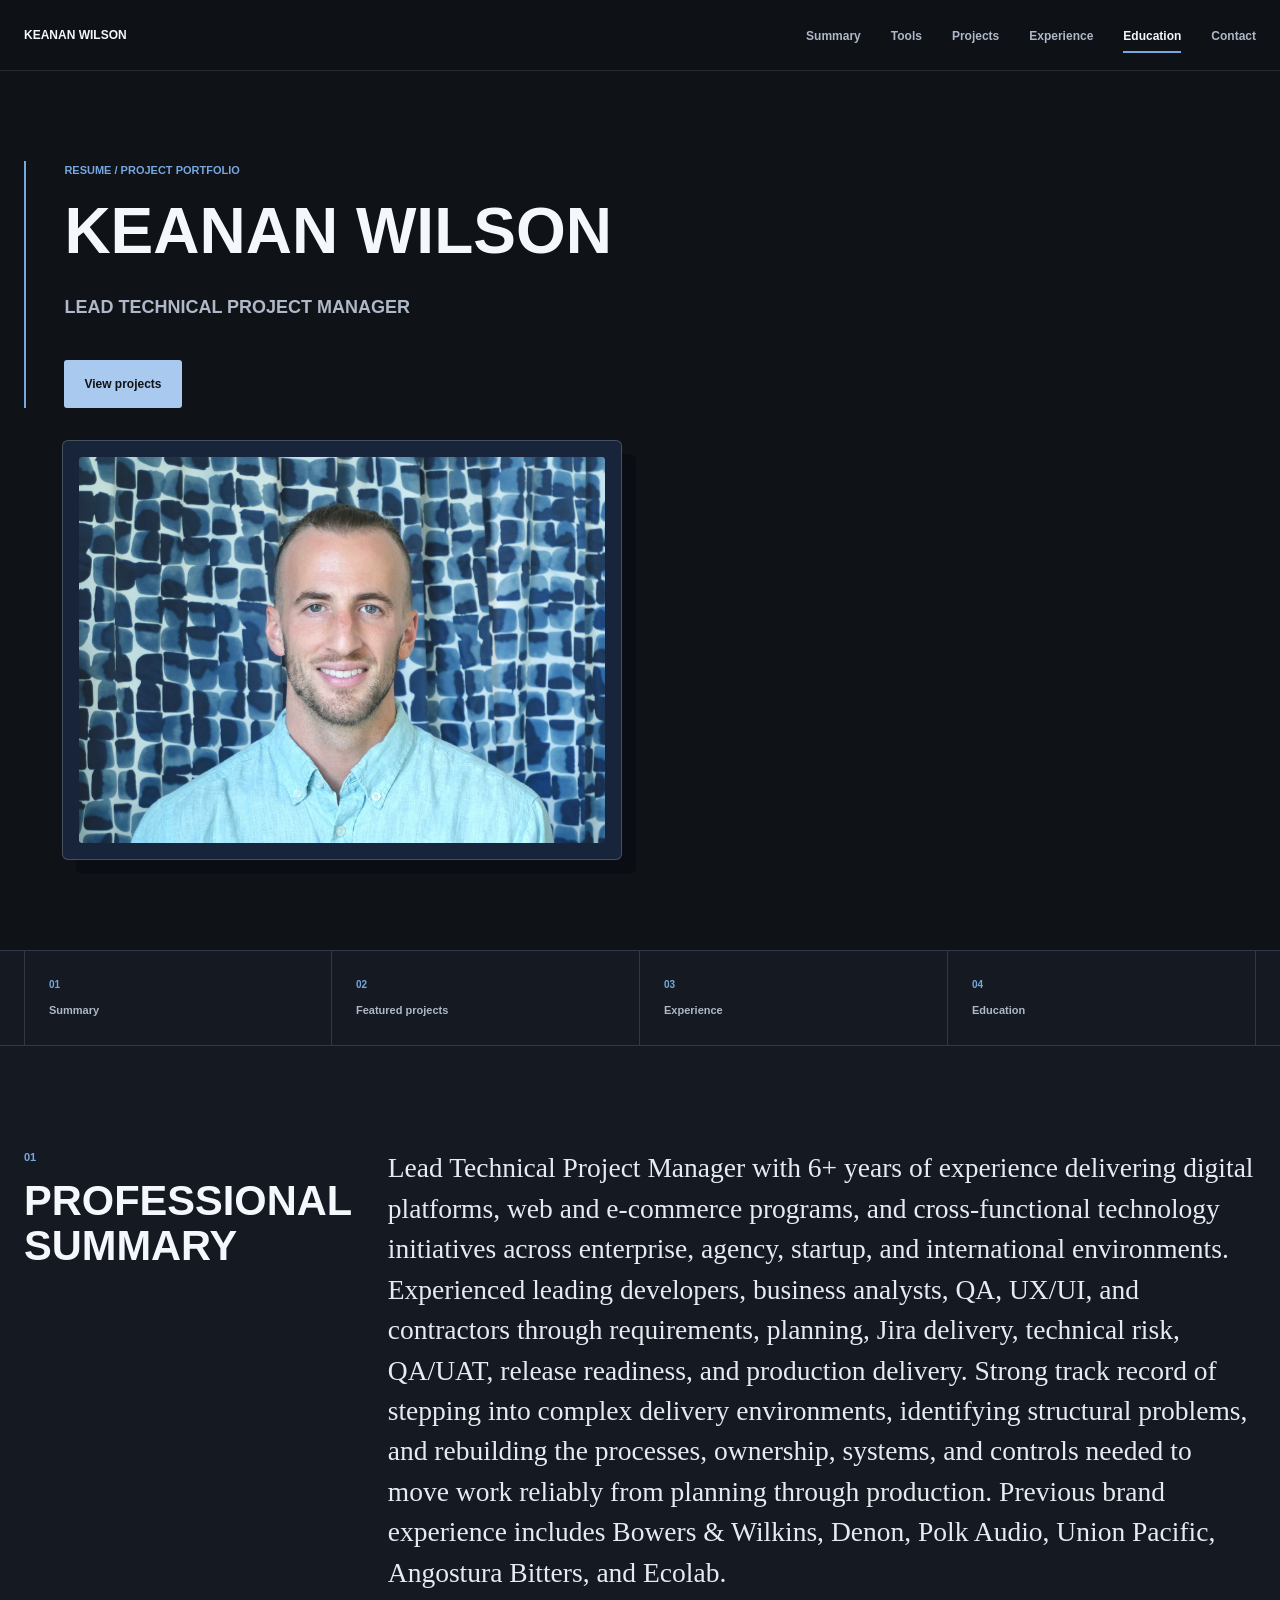
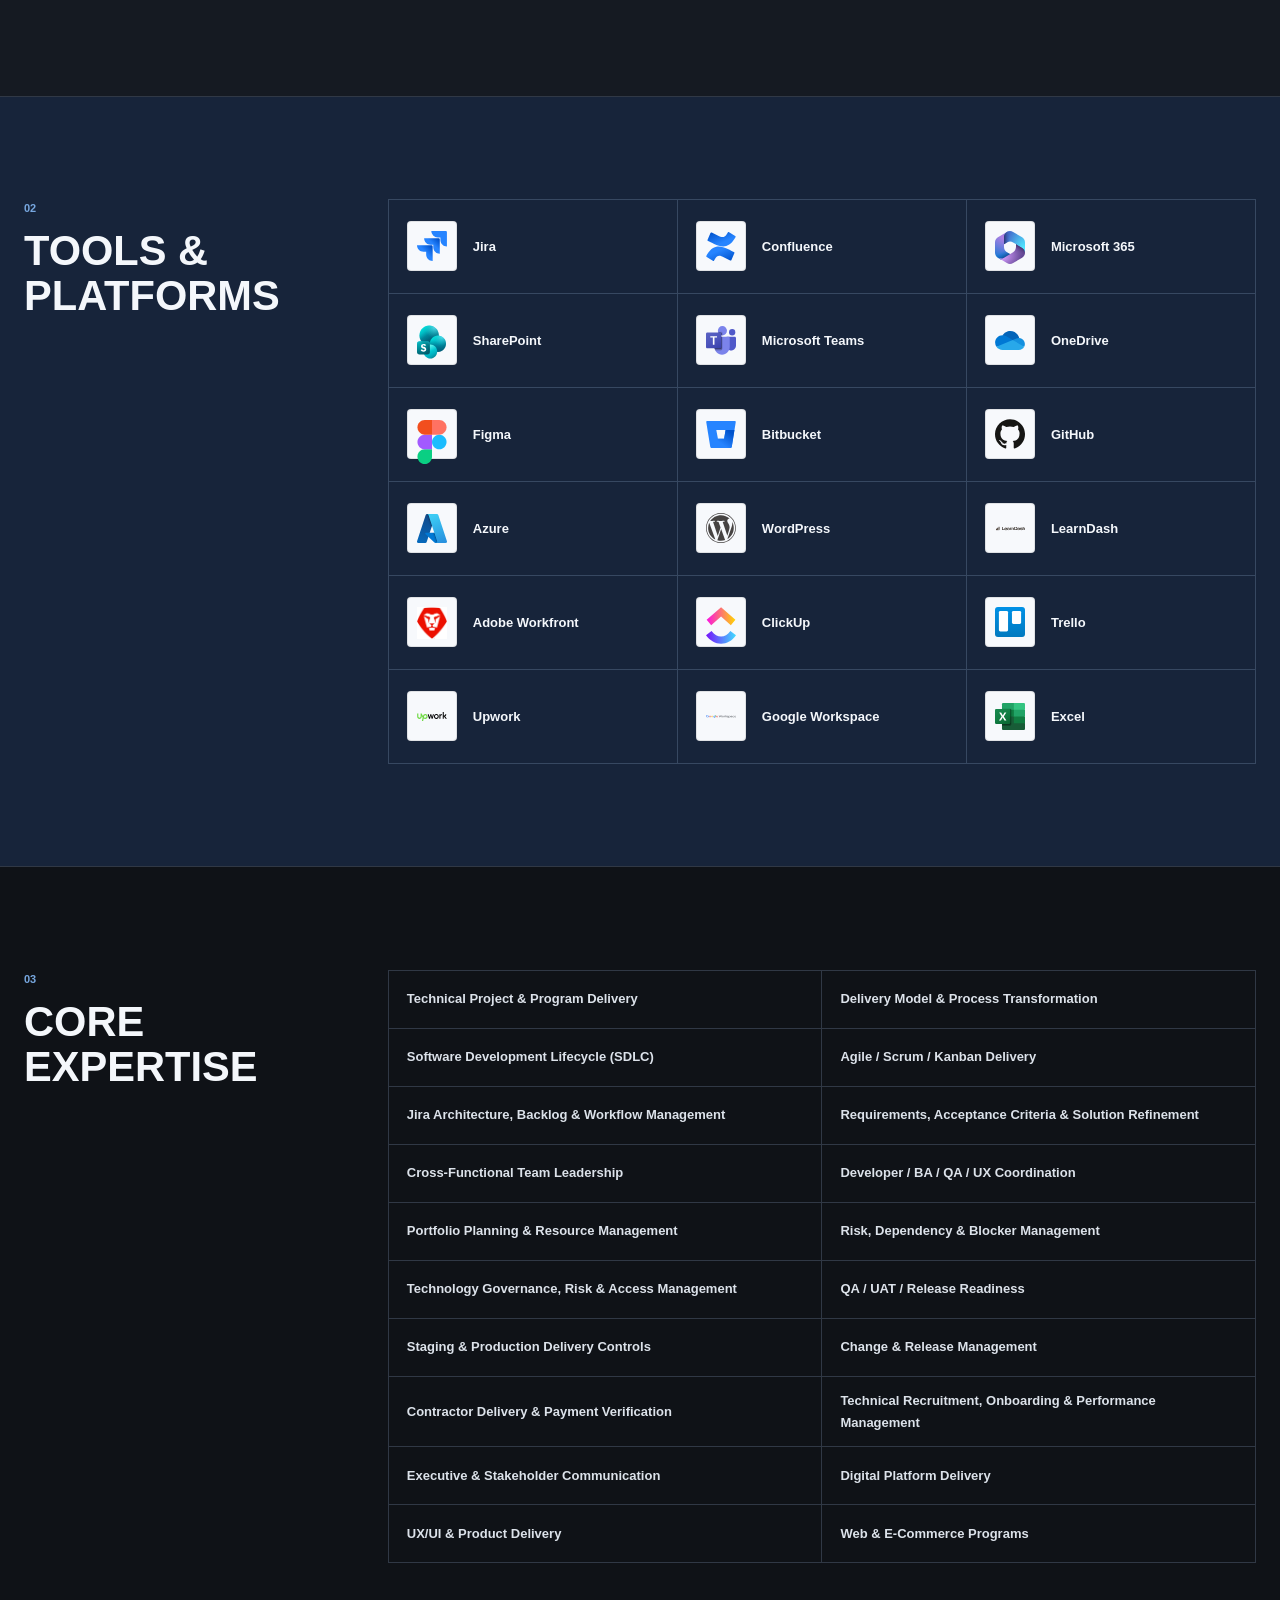
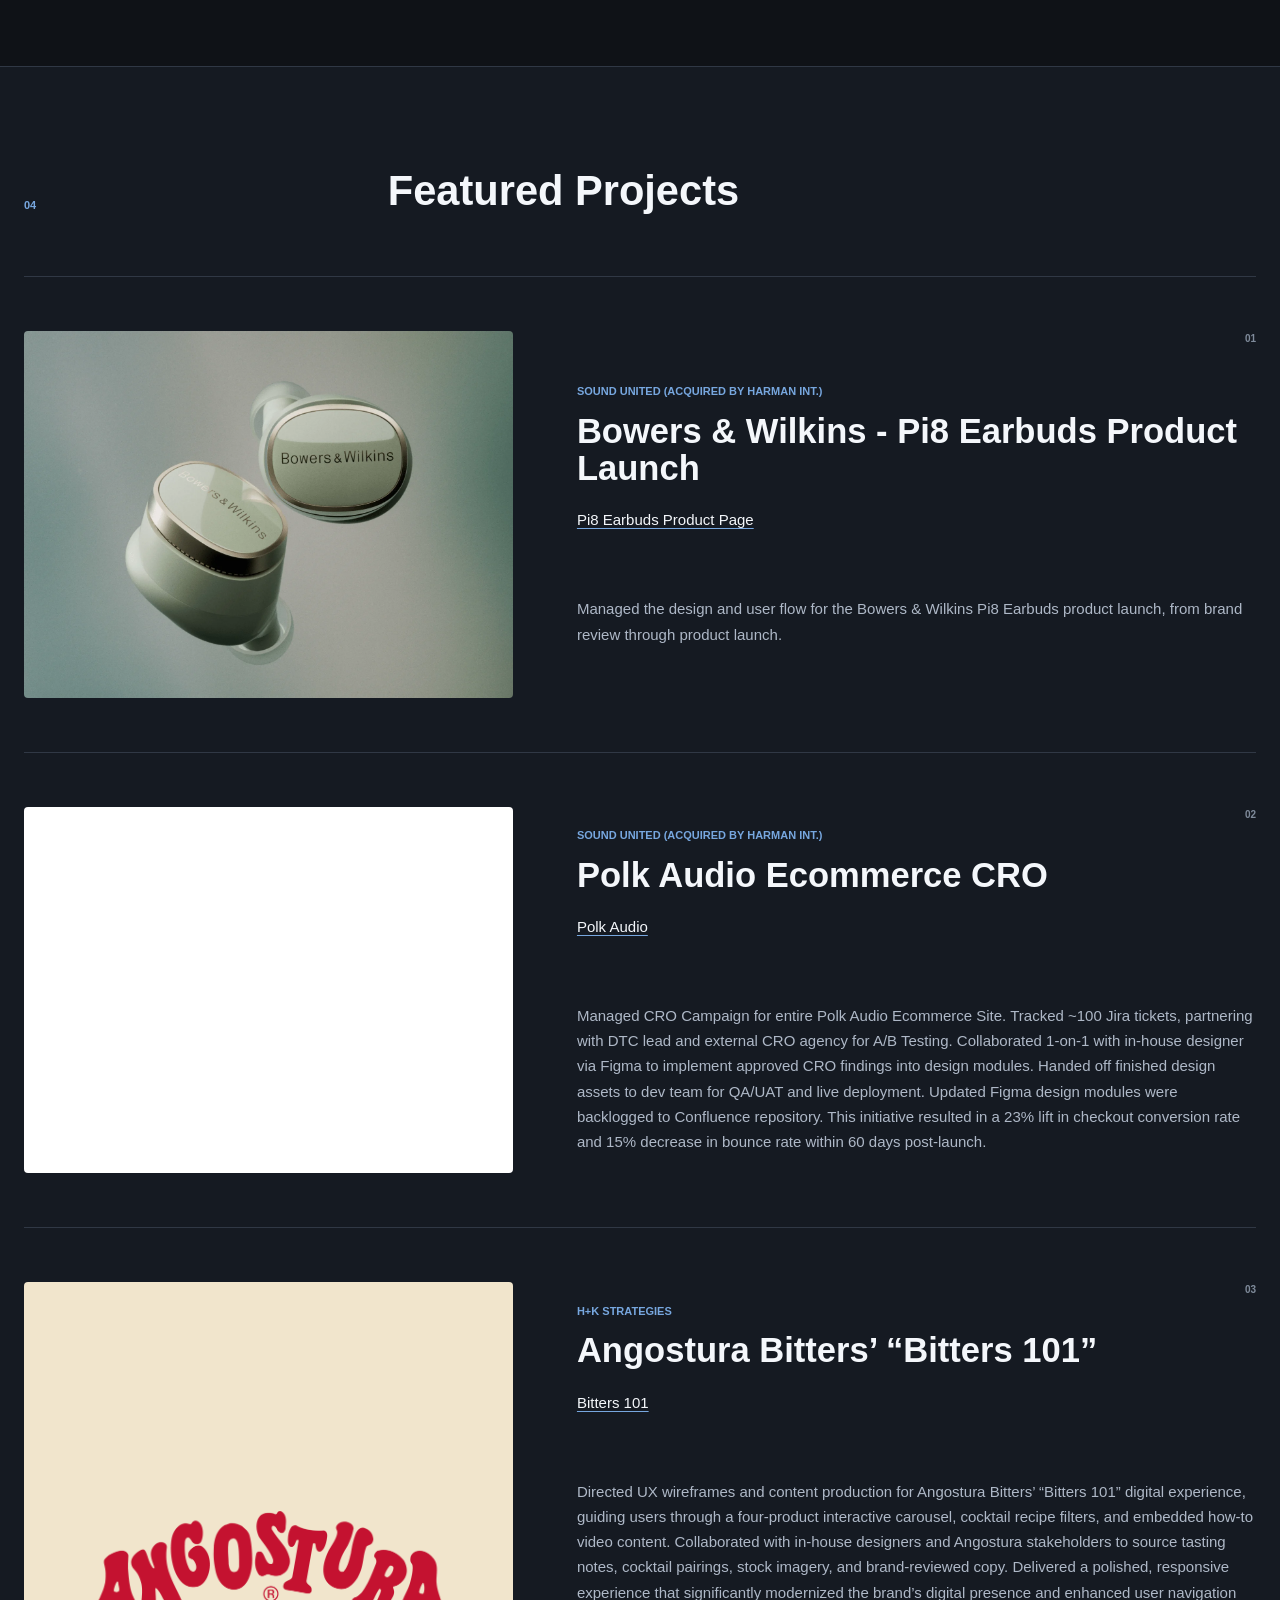
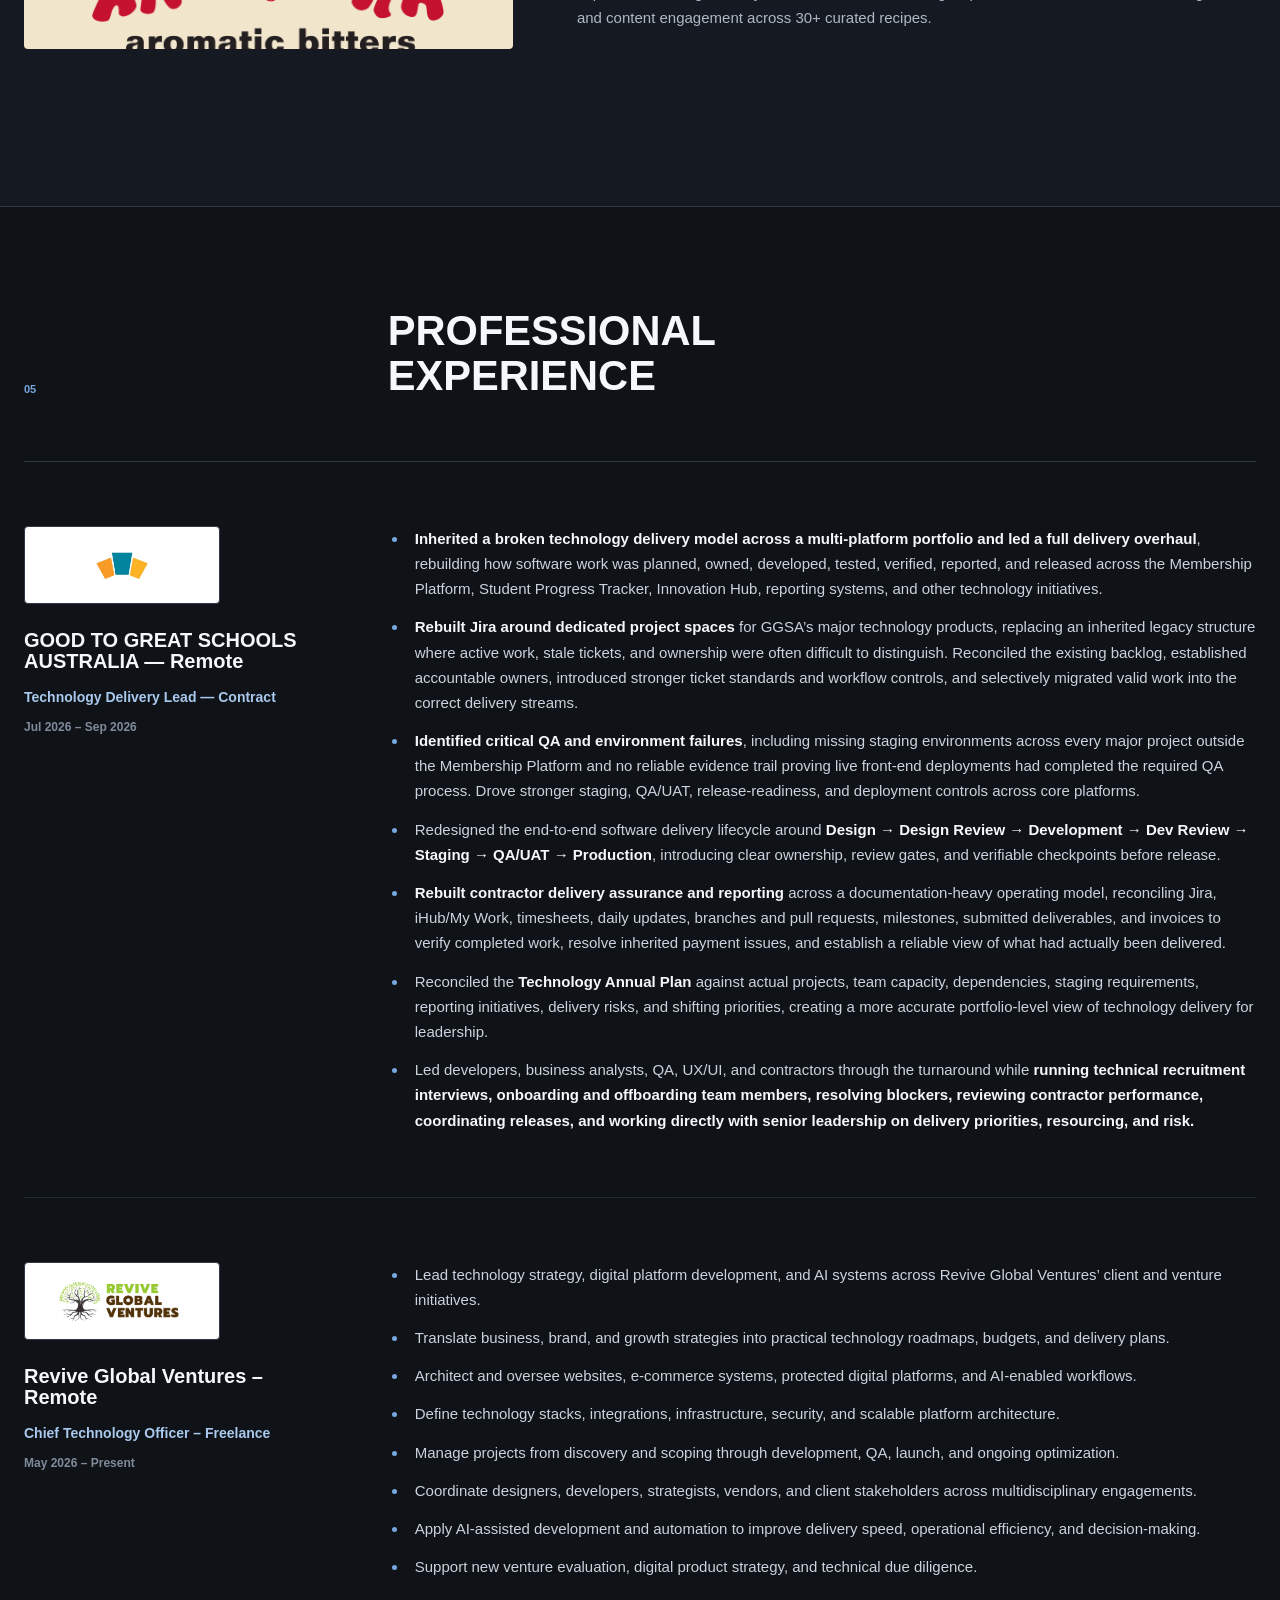
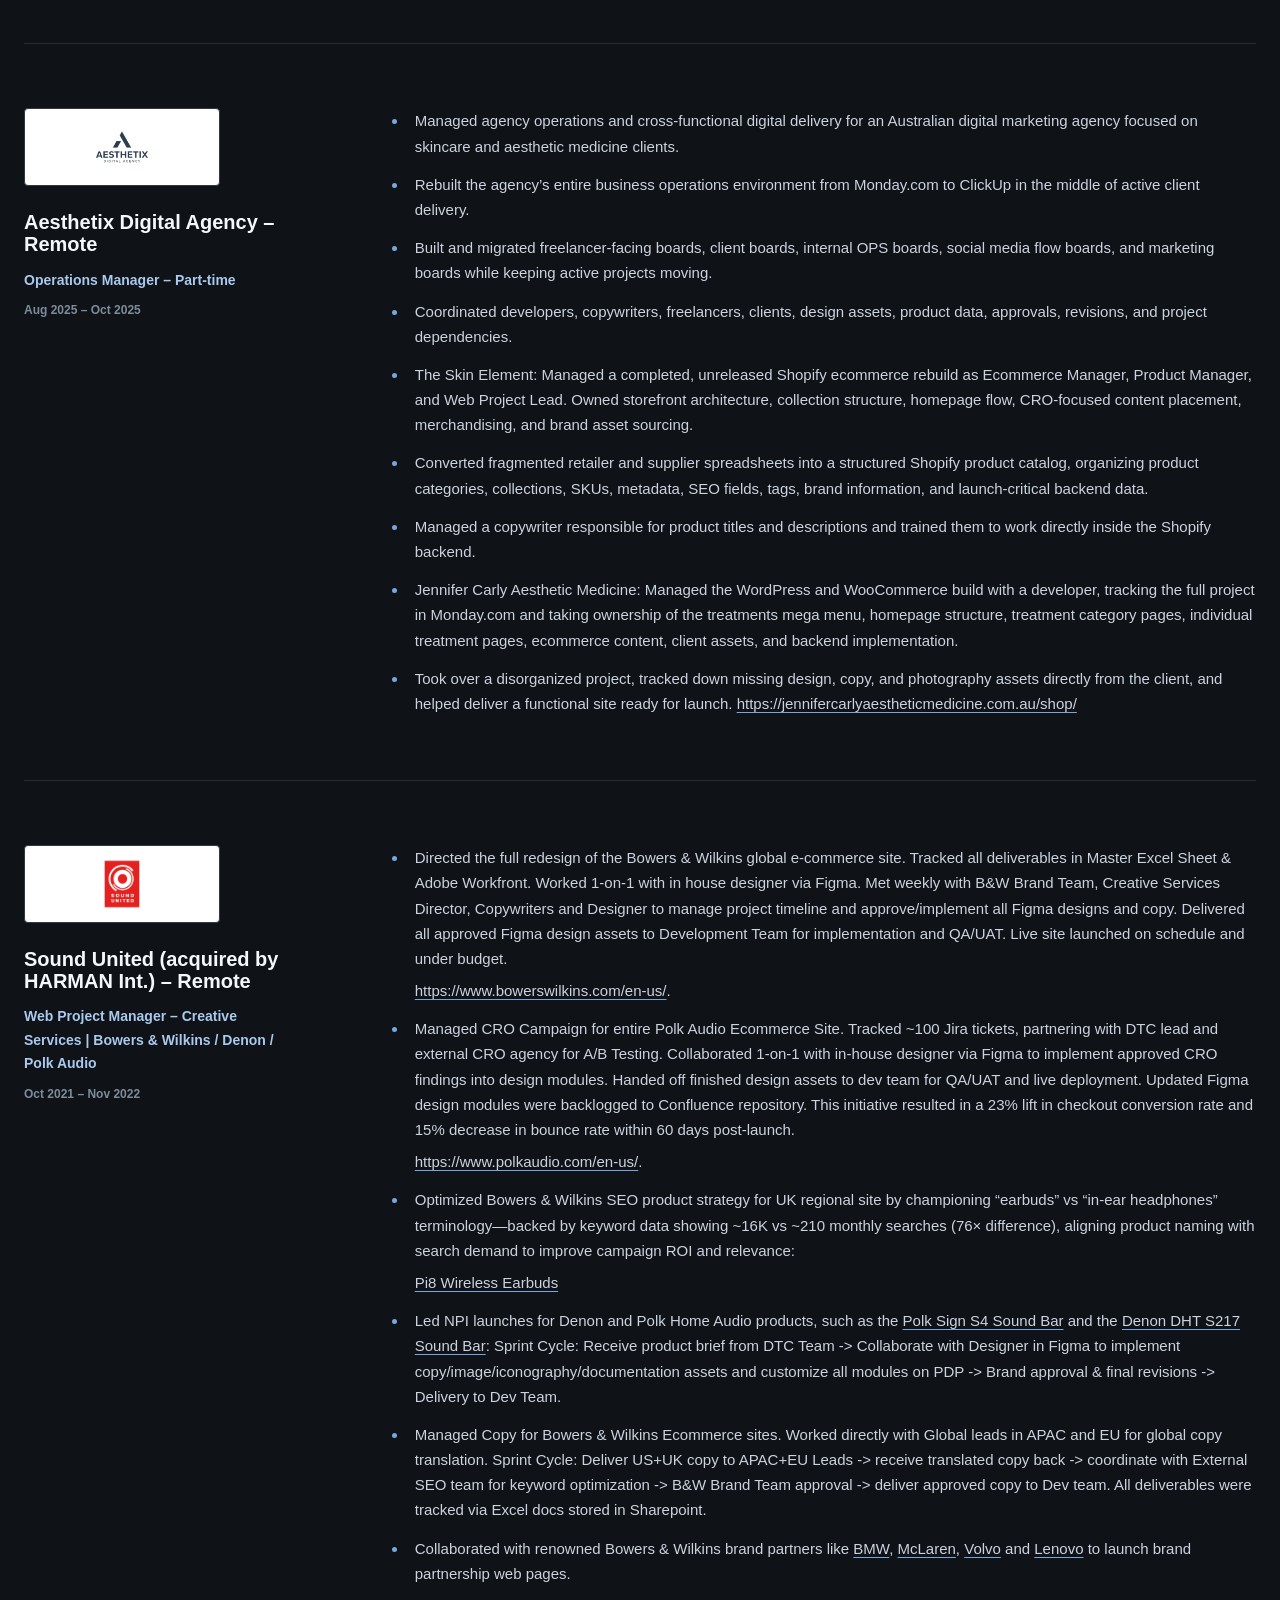
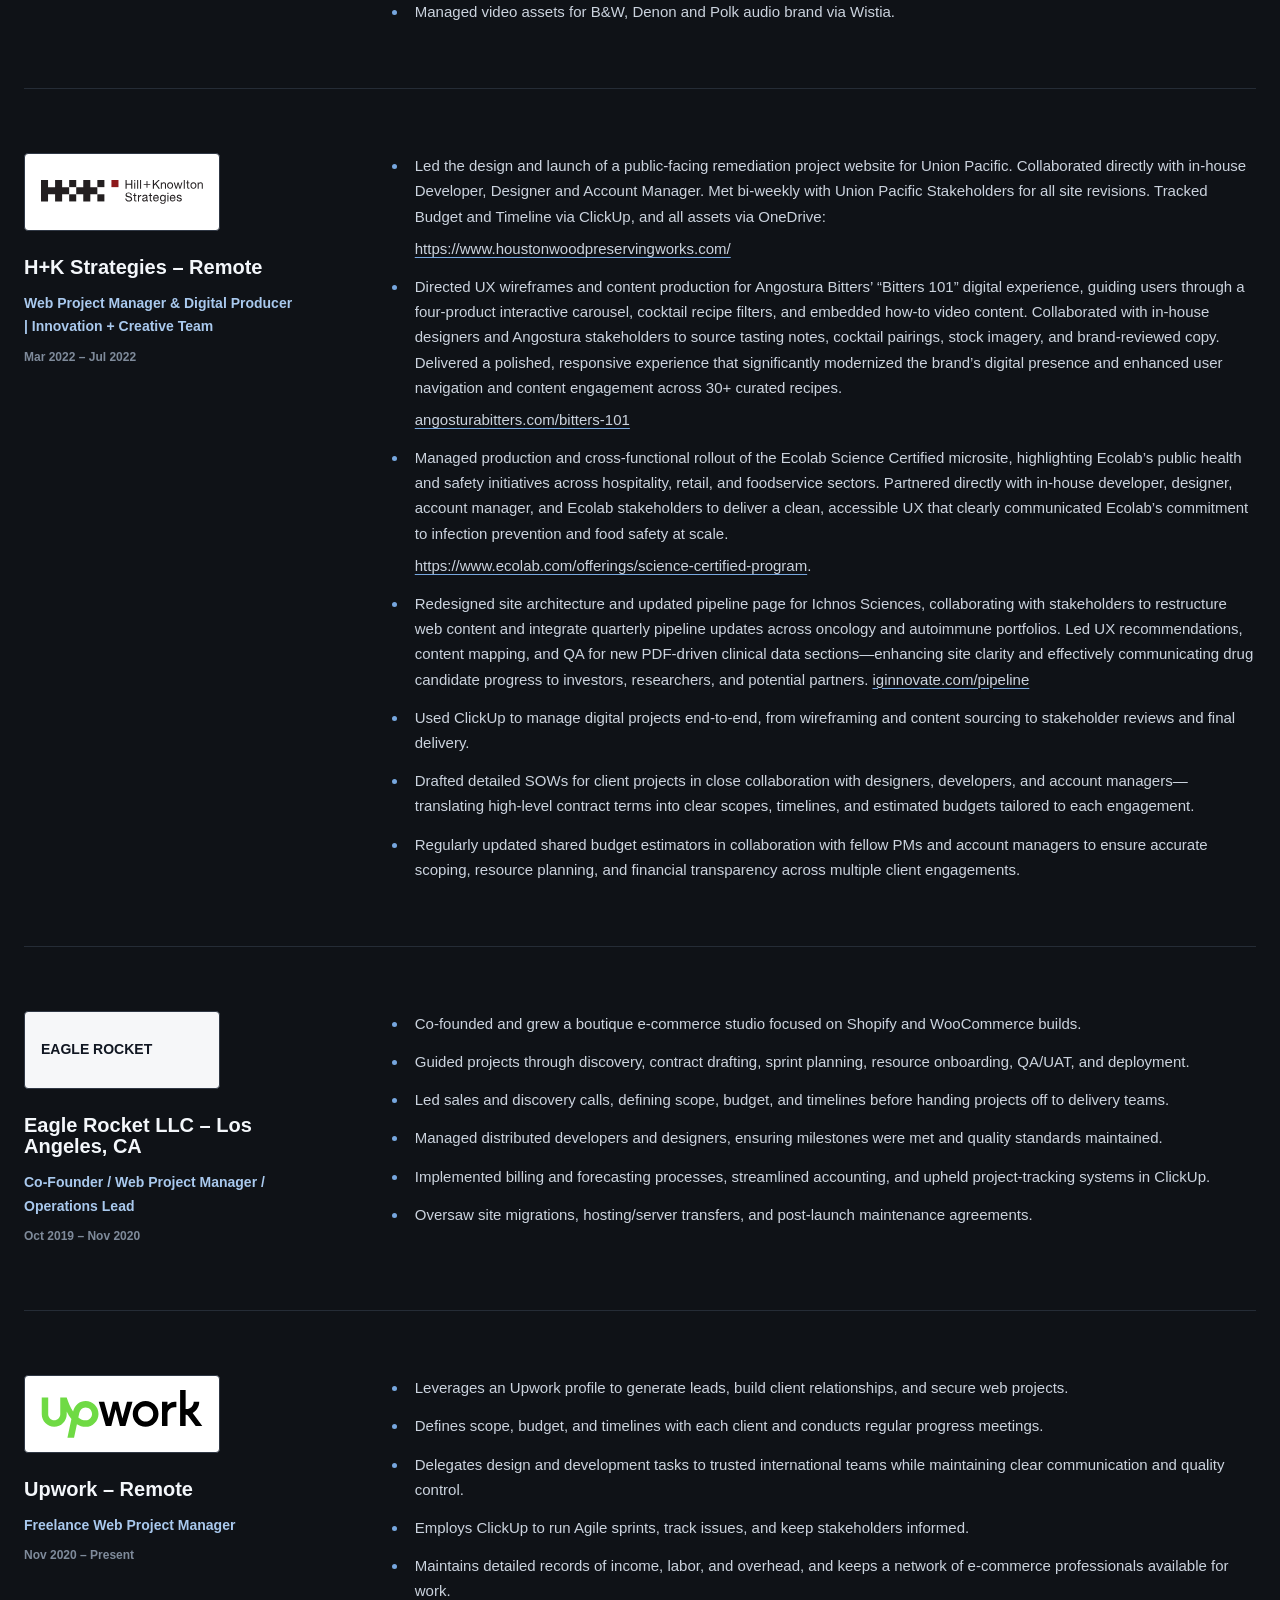
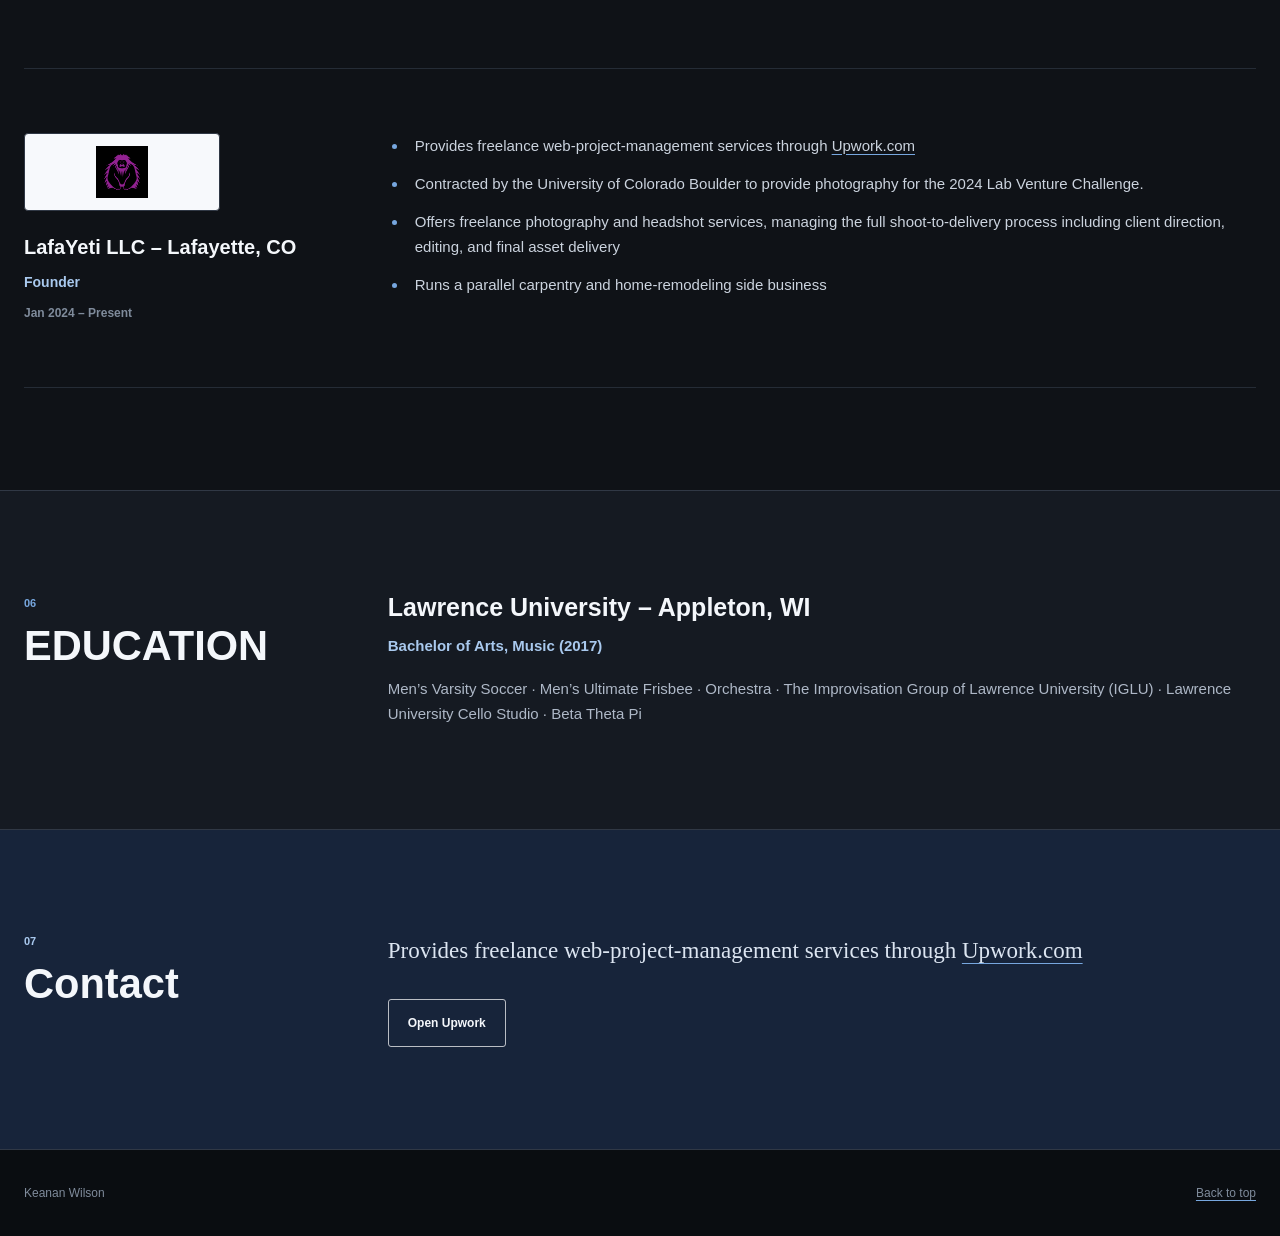
==== commit d63507f6: "fix: separate portrait from hero navigation" ====
--- a/v2/index.html
+++ b/v2/index.html
@@ -17,7 +17,7 @@
     <meta name="twitter:description" content="Lead Technical Project Manager with 6+ years of experience delivering digital platforms, web and e-commerce programs, and cross-functional technology initiatives across enterprise, agency, startup, and international environments.">
     <link rel="icon" href="../assets/profile/keanan-wilson-portrait.jpg" type="image/jpeg">
     <link rel="canonical" href="https://lafayeti-dev.github.io/keanan-wilson-resume/v2/">
-    <link rel="stylesheet" href="./styles.css?v=20260908-3">
+    <link rel="stylesheet" href="./styles.css?v=20260908-4">
     <title>Keanan Wilson | Lead Technical Project Manager</title>
     <script>document.documentElement.classList.add('js');</script>
   </head>
@@ -45,28 +45,30 @@
       <section class="hero" id="top" aria-labelledby="hero-title">
         <div class="hero-inner">
           <div class="hero-copy">
-            <p class="eyebrow">Resume / Project Portfolio</p>
-            <h1 id="hero-title">KEANAN WILSON</h1>
-            <p class="hero-role">LEAD TECHNICAL PROJECT MANAGER</p>
-            <div class="hero-actions">
-              <a class="button button-primary" href="#evidence">View projects</a>
+            <div class="hero-intro">
+              <p class="eyebrow">Resume / Project Portfolio</p>
+              <h1 id="hero-title">KEANAN WILSON</h1>
+              <p class="hero-role">LEAD TECHNICAL PROJECT MANAGER</p>
+              <div class="hero-actions">
+                <a class="button button-primary" href="#evidence">View projects</a>
+              </div>
             </div>
-          </div>
-
-          <div class="hero-aside">
+
             <figure class="hero-portrait">
               <img src="../assets/profile/keanan-wilson-portrait.jpg" alt="Portrait of Keanan Wilson" width="1600" height="1600" fetchpriority="high" decoding="async">
             </figure>
-
-            <nav class="hero-index" aria-label="Resume sections">
-              <a href="#summary"><span>01</span> Summary</a>
-              <a href="#evidence"><span>02</span> Featured projects</a>
-              <a href="#experience"><span>03</span> Experience</a>
-              <a href="#education"><span>04</span> Education</a>
-            </nav>
-          </div>
-        </div>
-      </section>
+          </div>
+        </div>
+      </section>
+
+      <nav class="hero-index" aria-label="Resume sections">
+        <div class="hero-index-inner">
+          <a href="#summary"><span>01</span> Summary</a>
+          <a href="#evidence"><span>02</span> Featured projects</a>
+          <a href="#experience"><span>03</span> Experience</a>
+          <a href="#education"><span>04</span> Education</a>
+        </div>
+      </nav>
 
       <section class="section summary-section" id="summary" tabindex="-1" aria-labelledby="summary-title">
         <div class="section-inner summary-grid">
--- a/v2/styles.css
+++ b/v2/styles.css
@@ -114,6 +114,7 @@
 
 .header-inner,
 .hero-inner,
+.hero-index-inner,
 .section-inner,
 .footer-inner {
   width: min(calc(100% - 48px), var(--max-width));
@@ -191,62 +192,43 @@
 }
 
 .hero {
-  position: relative;
-  min-height: 680px;
-  display: flex;
-  align-items: center;
+  min-height: 0;
   border-bottom: 1px solid var(--line);
   background: var(--canvas);
-  isolation: isolate;
-}
-
-.hero::after {
-  position: absolute;
-  z-index: -1;
-  top: 0;
-  right: 0;
-  bottom: 0;
-  width: clamp(360px, 34vw, 580px);
-  border-left: 1px solid rgba(169, 201, 238, 0.14);
-  background: var(--navy);
-  content: "";
 }
 
 .hero-inner {
-  display: grid;
-  grid-template-columns: minmax(0, 1fr) minmax(390px, 460px);
-  gap: clamp(64px, 7vw, 112px);
-  align-items: center;
-  padding-block: 64px;
+  padding-block: clamp(68px, 7vw, 108px);
 }
 
 .hero-copy {
+  max-width: 980px;
+}
+
+.hero-intro {
   max-width: 900px;
   padding-left: clamp(22px, 3vw, 42px);
   border-left: 2px solid var(--accent);
 }
 
-.hero-aside {
-  width: 100%;
-  display: block;
-}
-
 .hero-portrait {
-  aspect-ratio: 5 / 4;
-  margin-bottom: 0;
-  overflow: hidden;
+  width: min(560px, calc(100% - clamp(22px, 3vw, 42px)));
+  aspect-ratio: 4 / 3;
+  margin: 32px 0 0 clamp(22px, 3vw, 42px);
+  padding: 16px;
   border: 1px solid rgba(255, 255, 255, 0.2);
   border-radius: 6px;
-  background: var(--surface);
-  box-shadow: 18px 18px 0 rgba(10, 14, 20, 0.36);
+  background: var(--navy);
+  box-shadow: 14px 14px 0 #0a0e14;
 }
 
 .hero-portrait img {
   width: 100%;
   height: 100%;
   display: block;
+  border-radius: 3px;
   object-fit: cover;
-  object-position: center;
+  object-position: center 46%;
 }
 
 .eyebrow,
@@ -307,30 +289,40 @@
 }
 
 .hero-index {
+  border-bottom: 1px solid var(--line);
+  background: var(--surface);
+}
+
+.hero-index-inner {
   display: grid;
   grid-template-columns: repeat(4, minmax(0, 1fr));
-  margin-top: 28px;
-  border-top: 1px solid rgba(169, 201, 238, 0.24);
 }
 
 .hero-index a {
   display: flex;
   flex-direction: column;
-  gap: 5px;
-  padding: 13px 10px 0 0;
+  gap: 7px;
+  min-height: 94px;
+  justify-content: center;
+  padding: 18px 24px;
+  border-right: 1px solid var(--line);
   color: var(--muted);
-  font-size: 9px;
+  font-size: 11px;
   font-weight: 650;
   text-decoration: none;
 }
 
+.hero-index a:first-child {
+  border-left: 1px solid var(--line);
+}
+
 .hero-index a:hover {
   color: var(--ink);
 }
 
 .hero-index span {
   color: var(--accent);
-  font-size: 9px;
+  font-size: 10px;
 }
 
 .section {
@@ -766,11 +758,6 @@
 }
 
 @media (max-width: 1120px) {
-  .hero-inner {
-    grid-template-columns: minmax(0, 1fr) minmax(340px, 400px);
-    gap: 64px;
-  }
-
   .tool-grid {
     grid-template-columns: repeat(2, minmax(0, 1fr));
   }
@@ -787,6 +774,7 @@
 
   .header-inner,
   .hero-inner,
+  .hero-index-inner,
   .section-inner,
   .footer-inner {
     width: min(calc(100% - 34px), var(--max-width));
@@ -834,30 +822,16 @@
     display: none;
   }
 
-  .hero {
-    min-height: auto;
-  }
-
-  .hero::after {
-    top: 48%;
-    width: 100%;
-    border-top: 1px solid rgba(169, 201, 238, 0.14);
-    border-left: 0;
-  }
-
   .hero-inner {
-    grid-template-columns: 1fr;
-    gap: 52px;
-    padding-block: 72px 64px;
-  }
-
-  .hero-aside {
-    max-width: 620px;
-    justify-self: end;
-  }
-
-  .hero-index {
+    padding-block: 72px;
+  }
+
+  .hero-index-inner {
     grid-template-columns: repeat(4, minmax(0, 1fr));
+  }
+
+  .hero-index a {
+    padding-inline: 16px;
   }
 
   .summary-grid,
@@ -928,12 +902,13 @@
 @media (max-width: 560px) {
   .header-inner,
   .hero-inner,
+  .hero-index-inner,
   .section-inner,
   .footer-inner {
     width: min(calc(100% - 28px), var(--max-width));
   }
 
-  .hero-copy {
+  .hero-intro {
     padding-left: 20px;
   }
 
@@ -945,17 +920,26 @@
     font-size: 15px;
   }
 
-  .hero-aside {
-    width: 100%;
-  }
-
-  .hero-index {
+  .hero-portrait {
+    width: calc(100% - 20px);
+    margin-top: 30px;
+    margin-left: 20px;
+    padding: 10px;
+    box-shadow: 8px 8px 0 #0a0e14;
+  }
+
+  .hero-index-inner {
     grid-template-columns: repeat(2, minmax(0, 1fr));
   }
 
   .hero-index a {
-    padding-bottom: 12px;
-    border-bottom: 1px solid rgba(169, 201, 238, 0.18);
+    min-height: 82px;
+    padding: 15px 14px;
+    border-bottom: 1px solid var(--line);
+  }
+
+  .hero-index a:nth-child(odd) {
+    border-left: 1px solid var(--line);
   }
 
   .tool-grid,
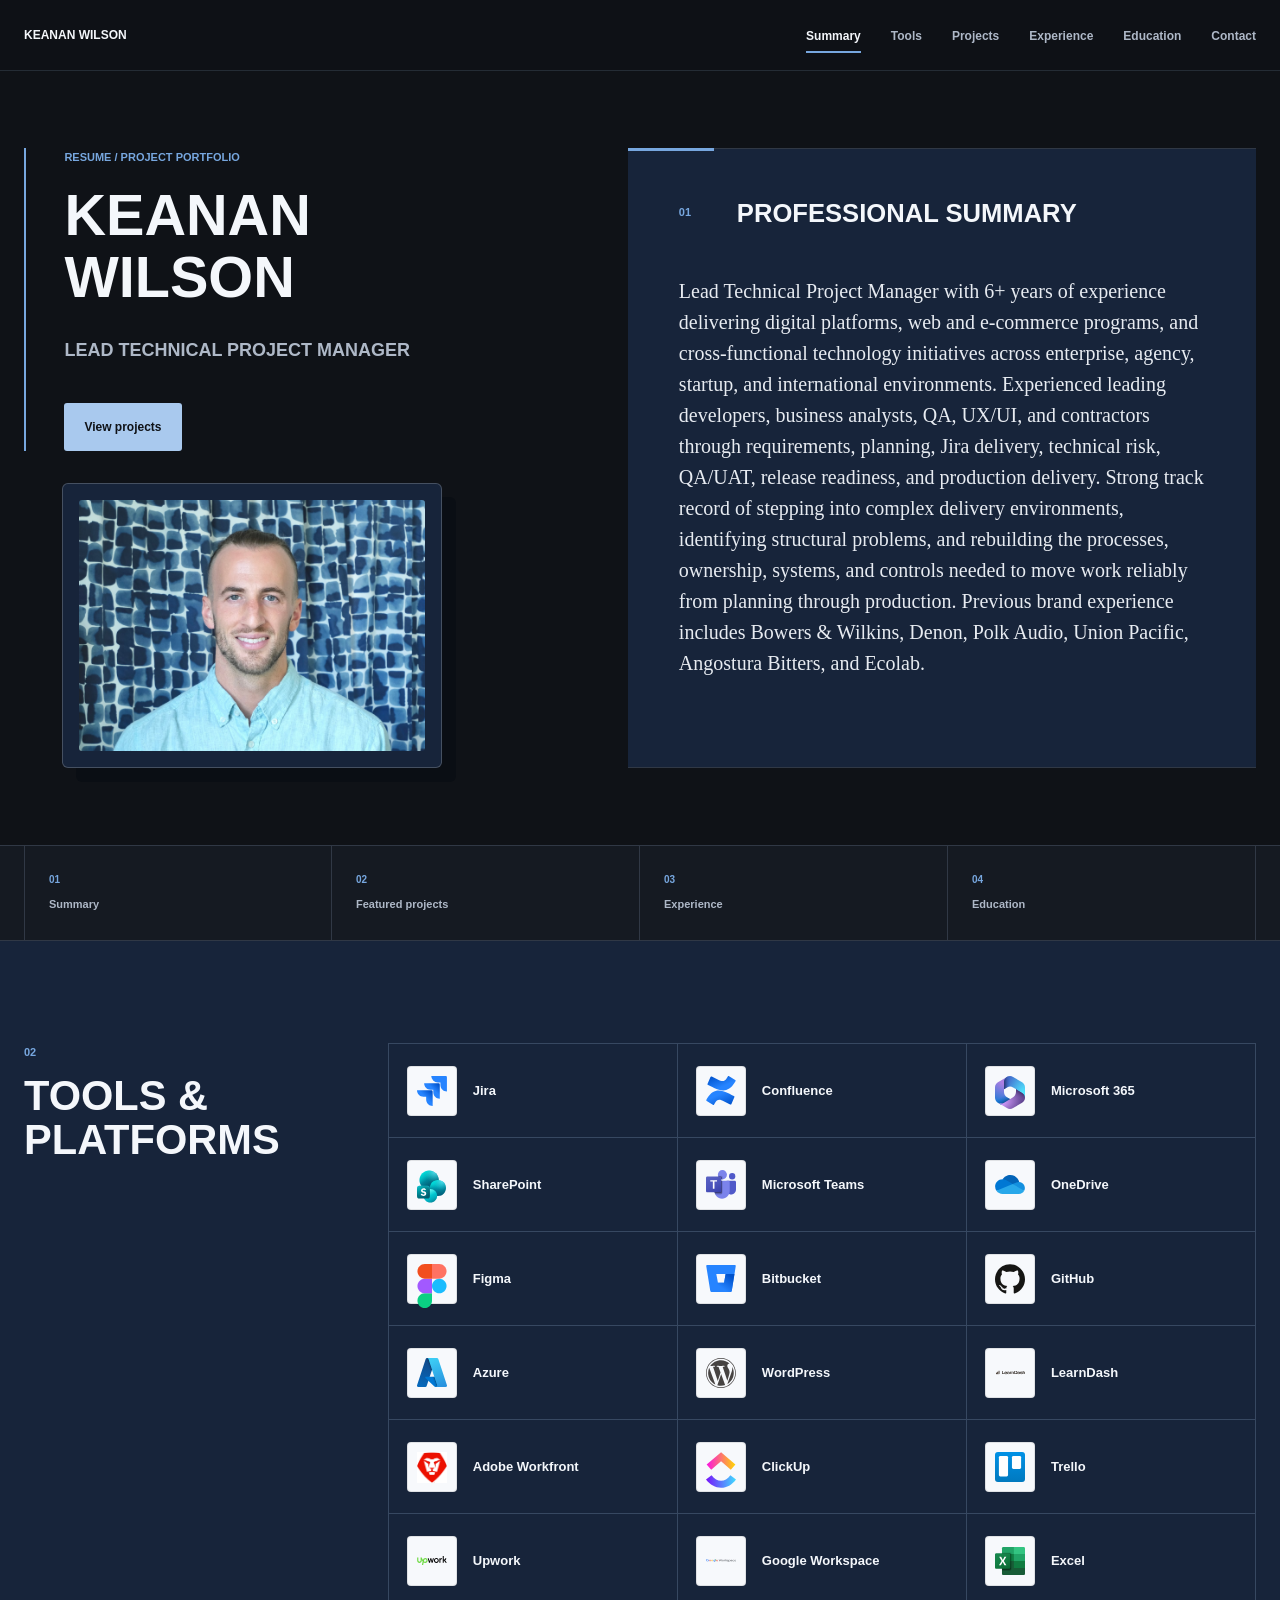
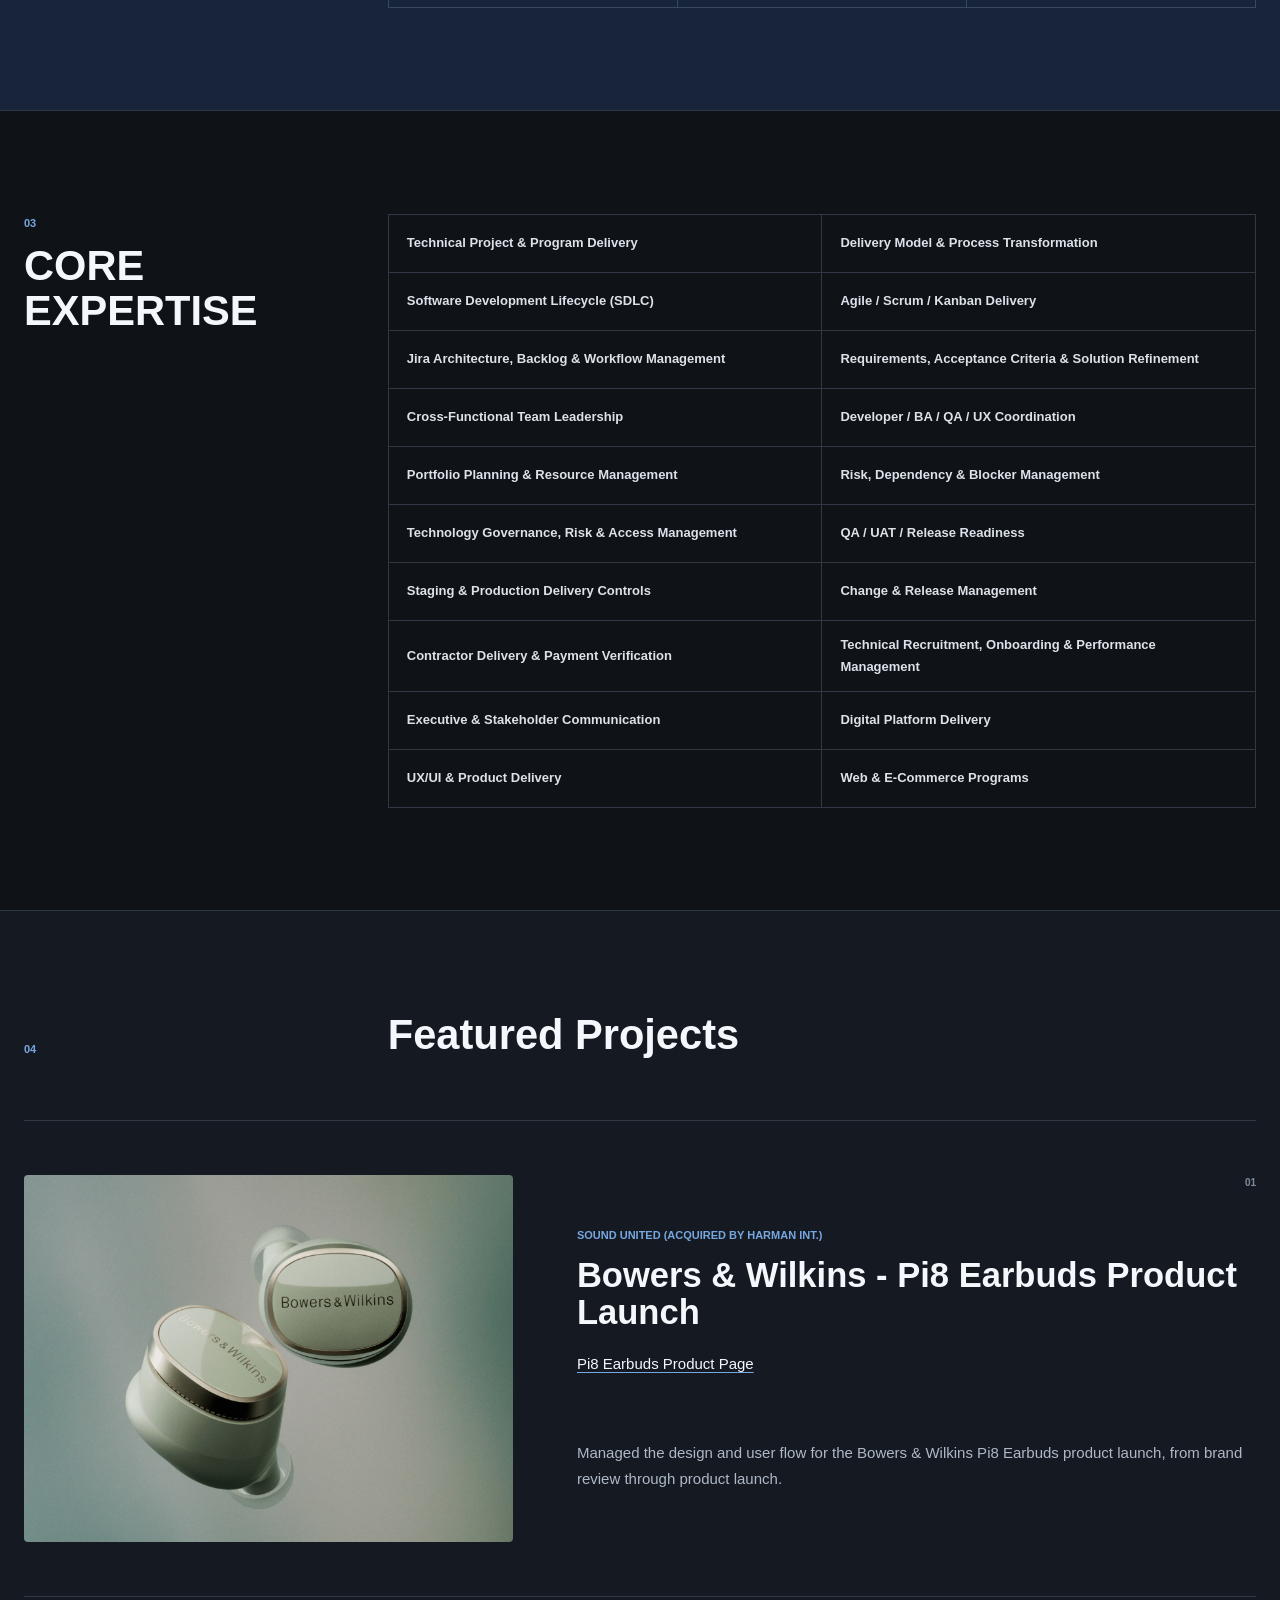
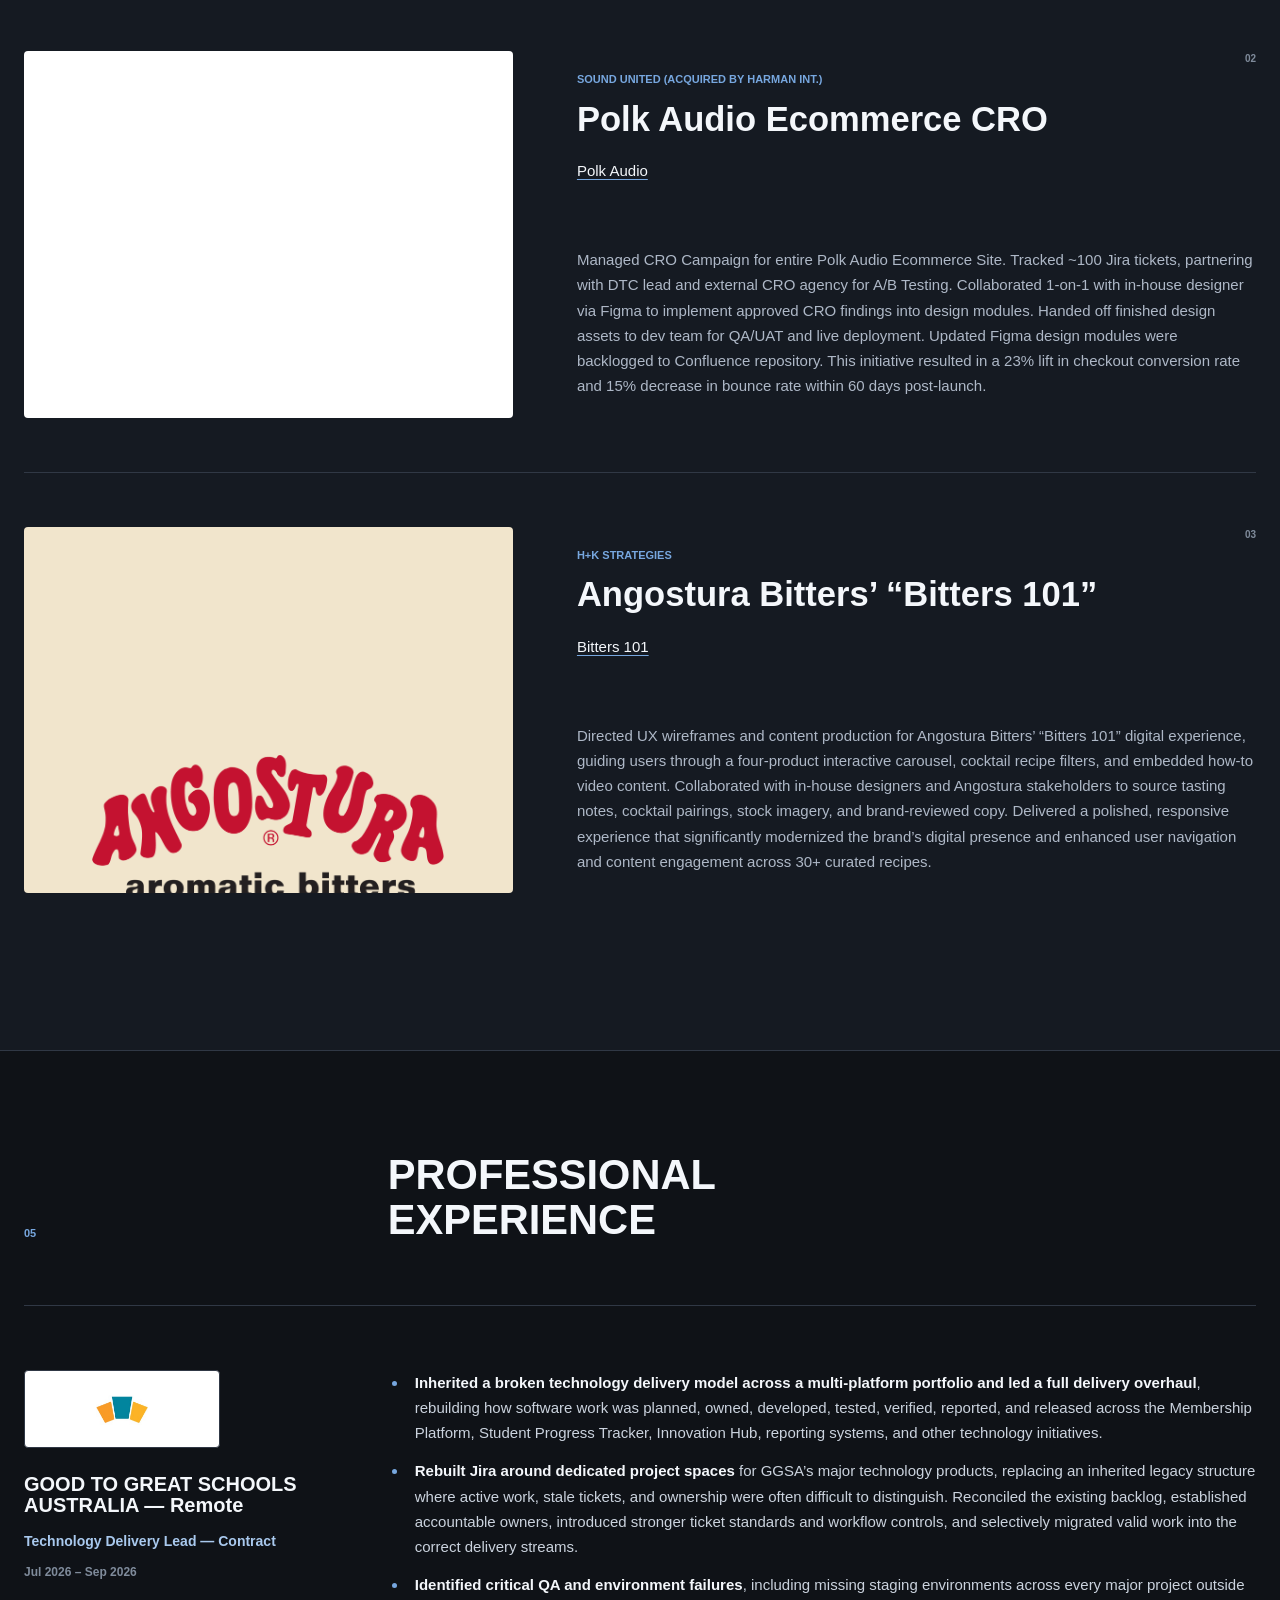
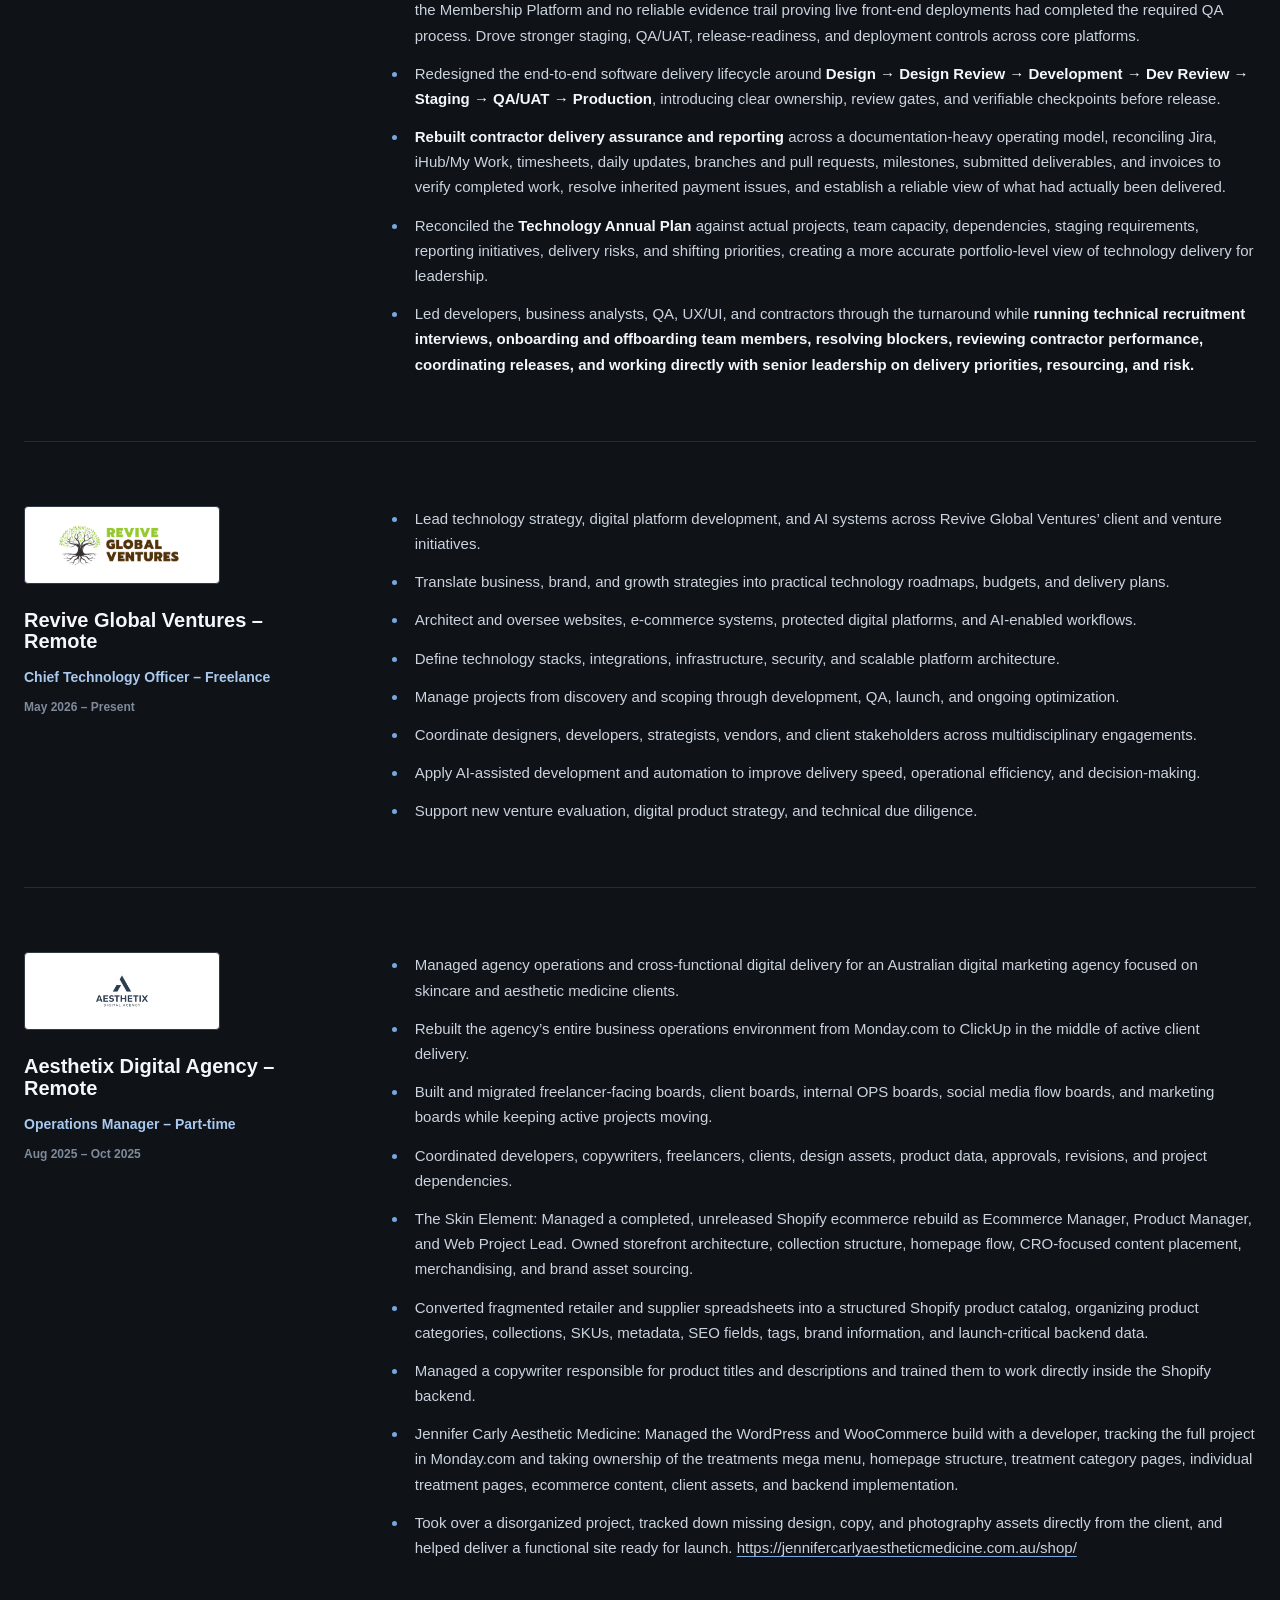
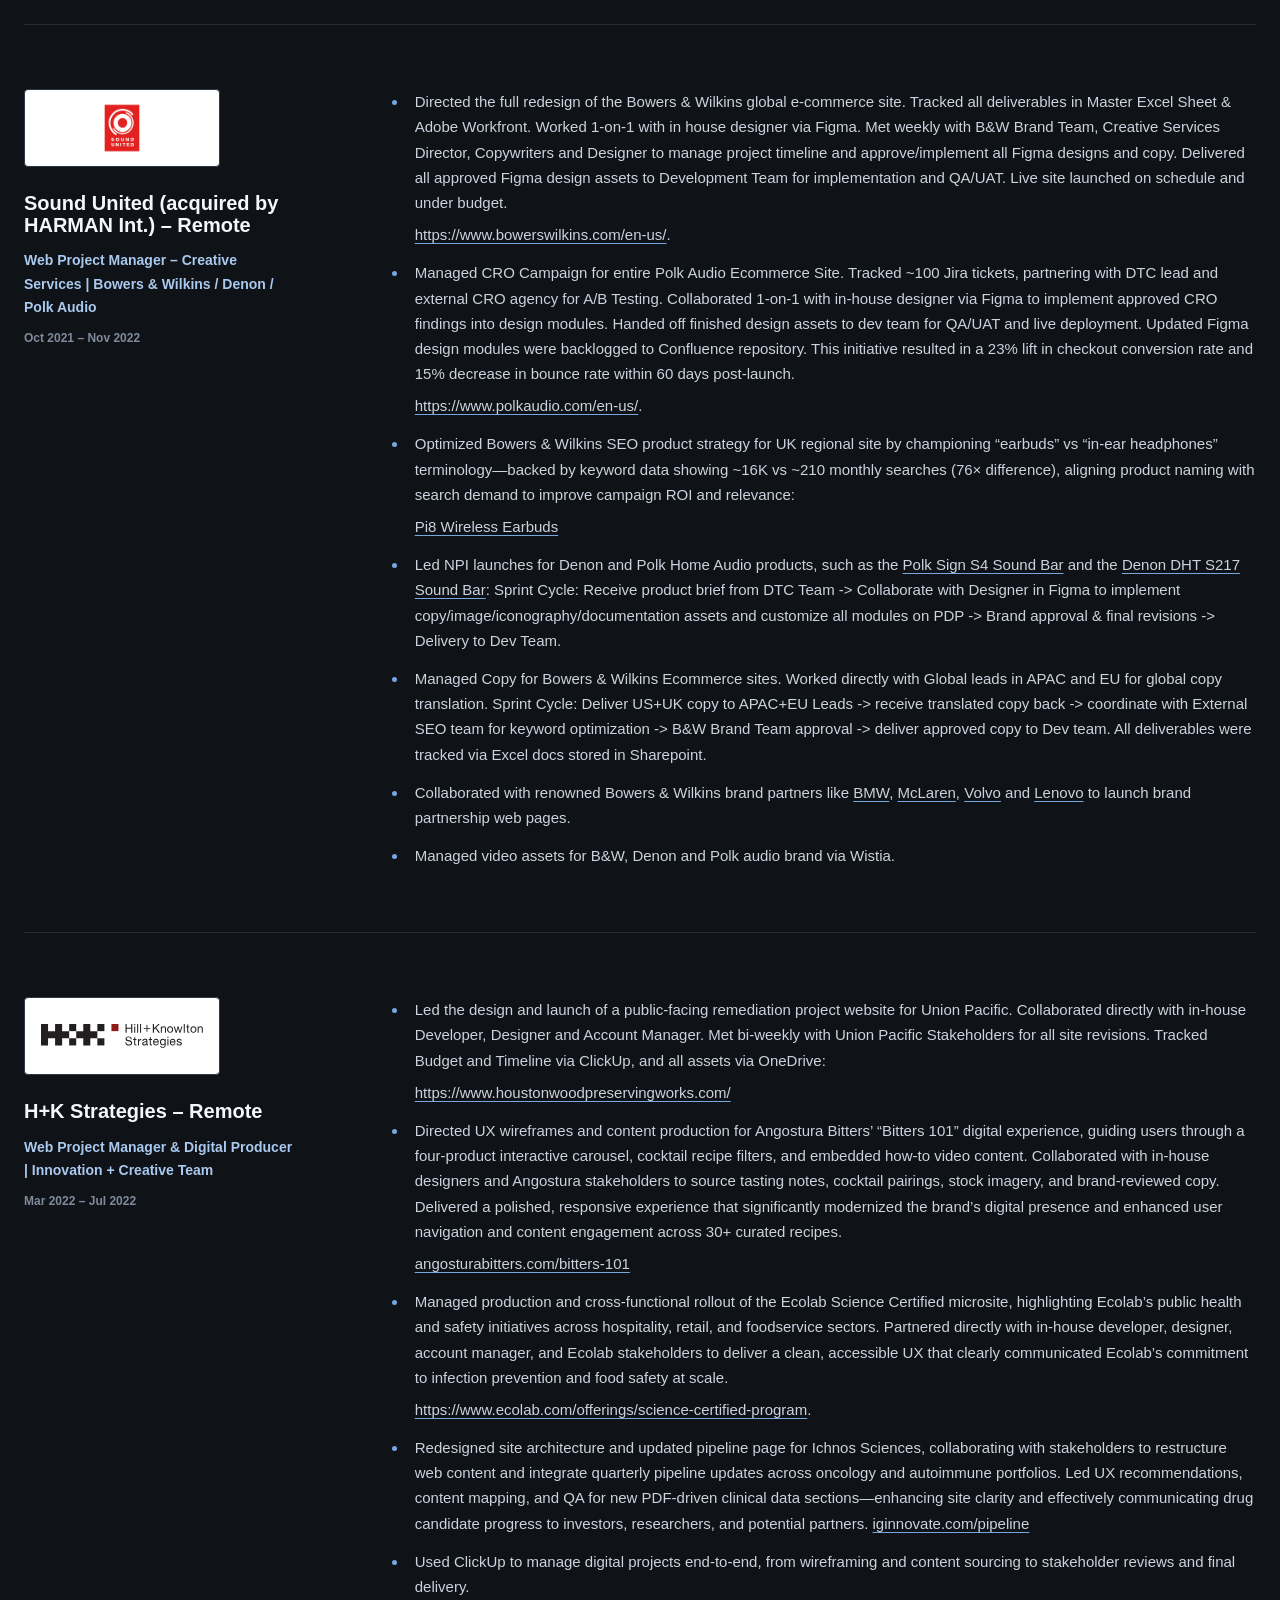
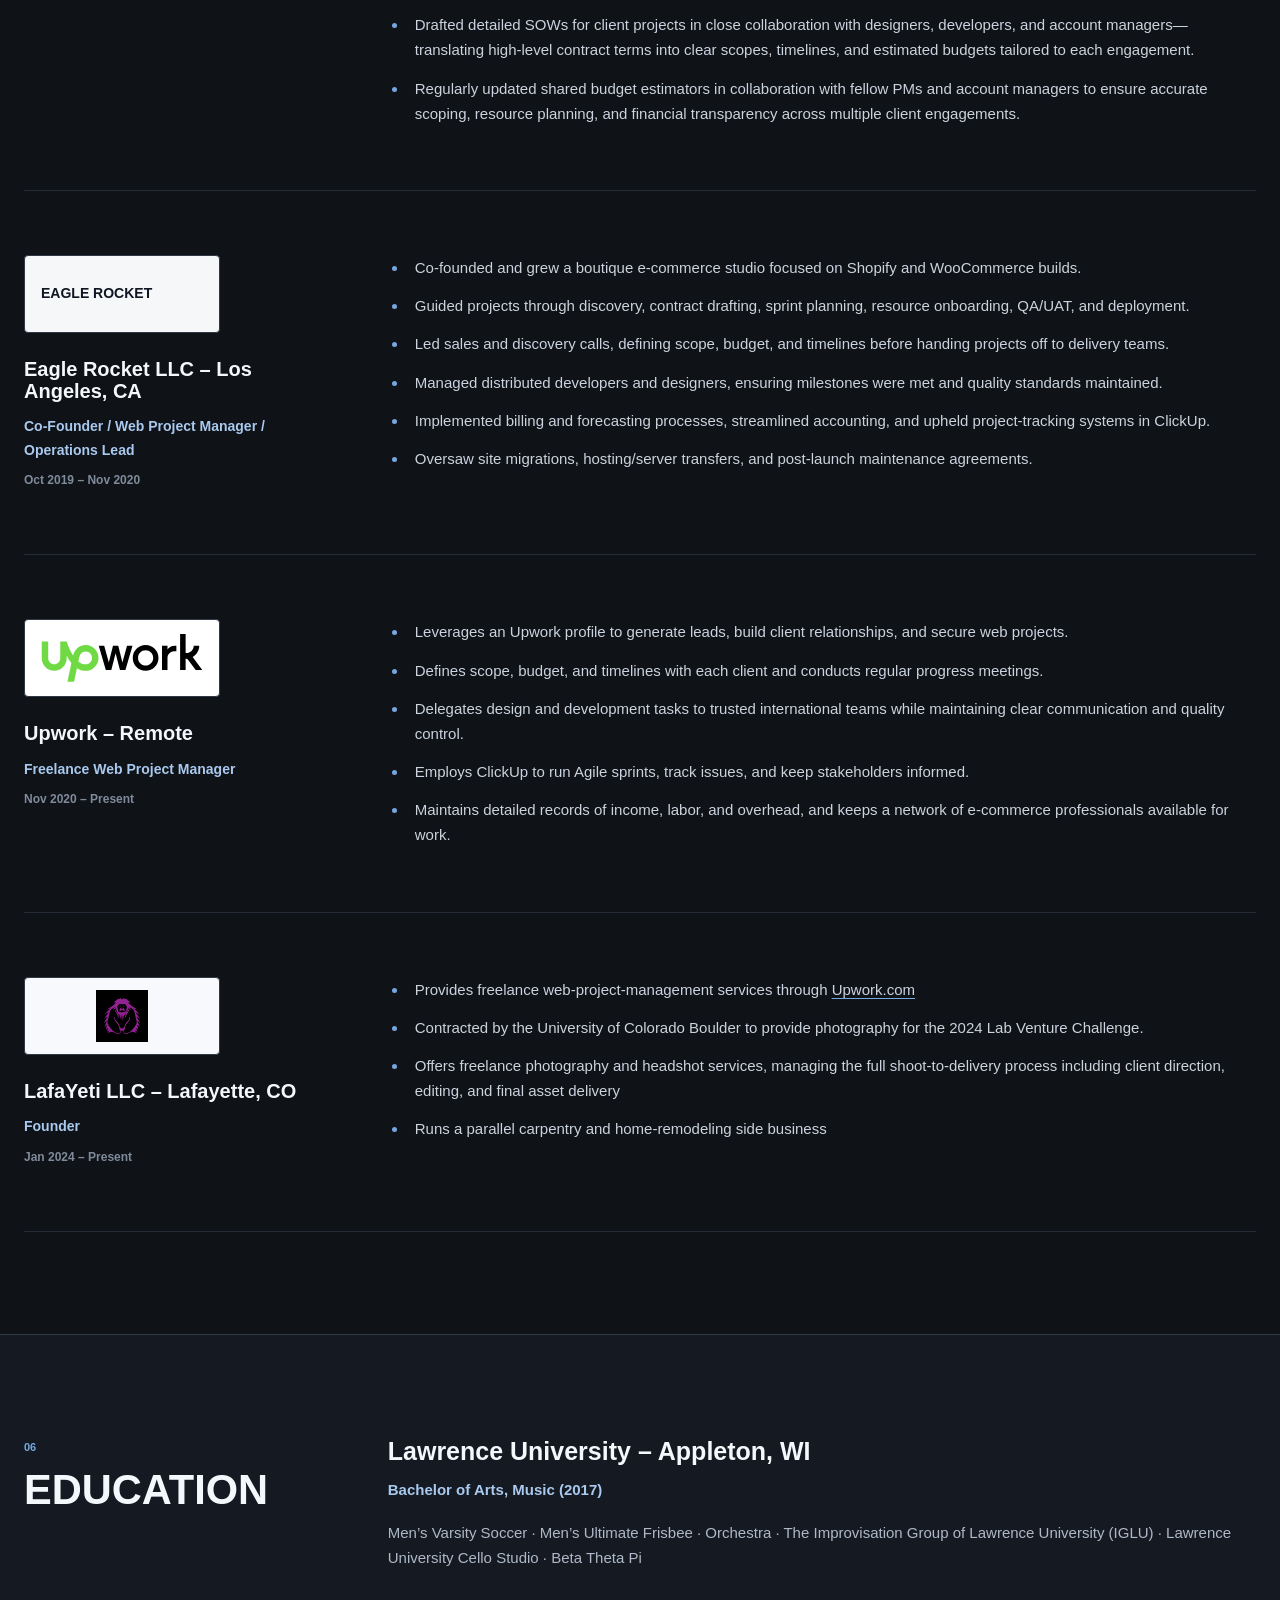
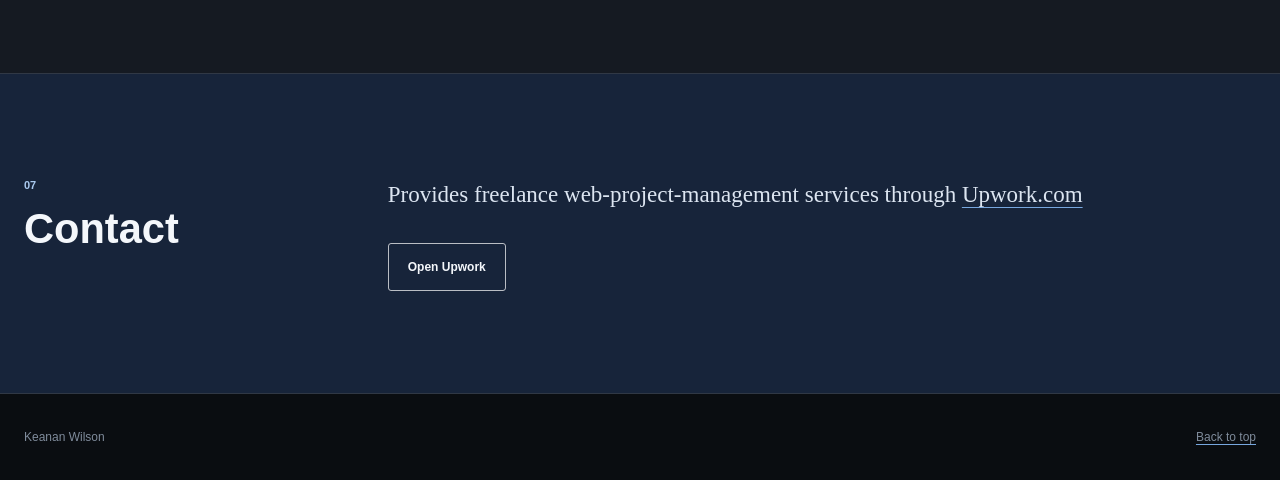
==== commit 988bb398: "design: rebuild resume hero around positioning" ====
--- a/v2/index.html
+++ b/v2/index.html
@@ -17,7 +17,7 @@
     <meta name="twitter:description" content="Lead Technical Project Manager with 6+ years of experience delivering digital platforms, web and e-commerce programs, and cross-functional technology initiatives across enterprise, agency, startup, and international environments.">
     <link rel="icon" href="../assets/profile/keanan-wilson-portrait.jpg" type="image/jpeg">
     <link rel="canonical" href="https://lafayeti-dev.github.io/keanan-wilson-resume/v2/">
-    <link rel="stylesheet" href="./styles.css?v=20260908-4">
+    <link rel="stylesheet" href="./styles.css?v=20260908-5">
     <title>Keanan Wilson | Lead Technical Project Manager</title>
     <script>document.documentElement.classList.add('js');</script>
   </head>
@@ -44,7 +44,7 @@
     <main>
       <section class="hero" id="top" aria-labelledby="hero-title">
         <div class="hero-inner">
-          <div class="hero-copy">
+          <div class="hero-identity">
             <div class="hero-intro">
               <p class="eyebrow">Resume / Project Portfolio</p>
               <h1 id="hero-title">KEANAN WILSON</h1>
@@ -58,6 +58,14 @@
               <img src="../assets/profile/keanan-wilson-portrait.jpg" alt="Portrait of Keanan Wilson" width="1600" height="1600" fetchpriority="high" decoding="async">
             </figure>
           </div>
+
+          <section class="hero-summary" id="summary" tabindex="-1" aria-labelledby="summary-title">
+            <div class="hero-summary-heading">
+              <p class="section-number">01</p>
+              <h2 id="summary-title">PROFESSIONAL SUMMARY</h2>
+            </div>
+            <p class="summary-copy">Lead Technical Project Manager with 6+ years of experience delivering digital platforms, web and e-commerce programs, and cross-functional technology initiatives across enterprise, agency, startup, and international environments. Experienced leading developers, business analysts, QA, UX/UI, and contractors through requirements, planning, Jira delivery, technical risk, QA/UAT, release readiness, and production delivery. Strong track record of stepping into complex delivery environments, identifying structural problems, and rebuilding the processes, ownership, systems, and controls needed to move work reliably from planning through production. Previous brand experience includes Bowers &amp; Wilkins, Denon, Polk Audio, Union Pacific, Angostura Bitters, and Ecolab.</p>
+          </section>
         </div>
       </section>
 
@@ -69,16 +77,6 @@
           <a href="#education"><span>04</span> Education</a>
         </div>
       </nav>
-
-      <section class="section summary-section" id="summary" tabindex="-1" aria-labelledby="summary-title">
-        <div class="section-inner summary-grid">
-          <div class="section-heading">
-            <p class="section-number">01</p>
-            <h2 id="summary-title">PROFESSIONAL SUMMARY</h2>
-          </div>
-          <p class="summary-copy">Lead Technical Project Manager with 6+ years of experience delivering digital platforms, web and e-commerce programs, and cross-functional technology initiatives across enterprise, agency, startup, and international environments. Experienced leading developers, business analysts, QA, UX/UI, and contractors through requirements, planning, Jira delivery, technical risk, QA/UAT, release readiness, and production delivery. Strong track record of stepping into complex delivery environments, identifying structural problems, and rebuilding the processes, ownership, systems, and controls needed to move work reliably from planning through production. Previous brand experience includes Bowers &amp; Wilkins, Denon, Polk Audio, Union Pacific, Angostura Bitters, and Ecolab.</p>
-        </div>
-      </section>
 
       <section class="section toolkit-section" id="toolkit" aria-labelledby="toolkit-title">
         <div class="section-inner two-column-section">
--- a/v2/styles.css
+++ b/v2/styles.css
@@ -198,21 +198,25 @@
 }
 
 .hero-inner {
-  padding-block: clamp(68px, 7vw, 108px);
-}
-
-.hero-copy {
-  max-width: 980px;
+  display: grid;
+  grid-template-columns: minmax(420px, 0.9fr) minmax(0, 1.1fr);
+  gap: clamp(56px, 7vw, 112px);
+  align-items: stretch;
+  padding-block: clamp(64px, 6vw, 86px);
+}
+
+.hero-identity {
+  min-width: 0;
 }
 
 .hero-intro {
-  max-width: 900px;
+  max-width: 680px;
   padding-left: clamp(22px, 3vw, 42px);
   border-left: 2px solid var(--accent);
 }
 
 .hero-portrait {
-  width: min(560px, calc(100% - clamp(22px, 3vw, 42px)));
+  width: min(380px, calc(100% - clamp(22px, 3vw, 42px)));
   aspect-ratio: 4 / 3;
   margin: 32px 0 0 clamp(22px, 3vw, 42px);
   padding: 16px;
@@ -242,15 +246,15 @@
 }
 
 .hero h1 {
-  max-width: 820px;
+  max-width: 680px;
   margin-bottom: 26px;
   color: var(--ink);
-  font-size: clamp(46px, 5vw, 72px);
+  font-size: clamp(46px, 4.5vw, 64px);
   font-weight: 760;
 }
 
 .hero-role {
-  max-width: 760px;
+  max-width: 560px;
   margin-bottom: 38px;
   color: var(--muted);
   font-size: 18px;
@@ -325,6 +329,47 @@
   font-size: 10px;
 }
 
+.hero-summary {
+  position: relative;
+  min-width: 0;
+  align-self: stretch;
+  padding: clamp(34px, 4vw, 58px);
+  border-top: 1px solid var(--line);
+  border-bottom: 1px solid var(--line);
+  background: var(--navy);
+}
+
+.hero-summary::before {
+  position: absolute;
+  top: -1px;
+  left: 0;
+  width: 86px;
+  height: 3px;
+  background: var(--accent);
+  content: "";
+}
+
+.hero-summary-heading {
+  display: grid;
+  grid-template-columns: 40px minmax(0, 1fr);
+  gap: 18px;
+  align-items: start;
+  margin-bottom: clamp(28px, 4vw, 48px);
+}
+
+.hero-summary-heading .section-number {
+  margin-bottom: 0;
+  padding-top: 3px;
+}
+
+.hero-summary-heading h2 {
+  max-width: 340px;
+  margin-bottom: 0;
+  color: var(--ink);
+  font-size: clamp(22px, 2vw, 30px);
+  font-weight: 700;
+}
+
 .section {
   padding-block: clamp(84px, 8vw, 124px);
   border-bottom: 1px solid var(--line);
@@ -341,10 +386,6 @@
 
 .section-number {
   margin-bottom: 12px;
-}
-
-.summary-section {
-  background: var(--surface);
 }
 
 .summary-grid,
@@ -365,12 +406,12 @@
 }
 
 .summary-copy {
-  max-width: 980px;
+  max-width: 760px;
   margin-bottom: 0;
   color: #e7ebf1;
   font-family: Georgia, "Times New Roman", serif;
-  font-size: clamp(22px, 2.15vw, 31px);
-  line-height: 1.47;
+  font-size: clamp(20px, 1.55vw, 23px);
+  line-height: 1.55;
 }
 
 .two-column-section {
@@ -758,6 +799,19 @@
 }
 
 @media (max-width: 1120px) {
+  .hero-inner {
+    grid-template-columns: minmax(330px, 0.8fr) minmax(0, 1.2fr);
+    gap: 46px;
+  }
+
+  .hero h1 {
+    font-size: 52px;
+  }
+
+  .summary-copy {
+    font-size: 20px;
+  }
+
   .tool-grid {
     grid-template-columns: repeat(2, minmax(0, 1fr));
   }
@@ -823,7 +877,21 @@
   }
 
   .hero-inner {
+    grid-template-columns: 1fr;
+    gap: 56px;
     padding-block: 72px;
+  }
+
+  .hero-identity {
+    max-width: 680px;
+  }
+
+  .hero-portrait {
+    width: min(440px, calc(100% - clamp(22px, 3vw, 42px)));
+  }
+
+  .hero-summary {
+    margin-left: clamp(22px, 3vw, 42px);
   }
 
   .hero-index-inner {
@@ -860,7 +928,7 @@
   }
 
   .summary-copy {
-    font-size: 22px;
+    font-size: 21px;
   }
 
   .project-hero {
@@ -927,6 +995,25 @@
     padding: 10px;
     box-shadow: 8px 8px 0 #0a0e14;
   }
+
+  .hero-summary {
+    margin-left: 20px;
+    padding: 28px 24px 32px;
+  }
+
+  .hero-summary-heading {
+    grid-template-columns: 30px minmax(0, 1fr);
+    gap: 12px;
+    margin-bottom: 24px;
+  }
+
+  .hero-summary-heading h2 {
+    font-size: 23px;
+  }
+
+  .summary-copy {
+    font-size: 19px;
+    line-height: 1.55;
 
   .hero-index-inner {
     grid-template-columns: repeat(2, minmax(0, 1fr));
